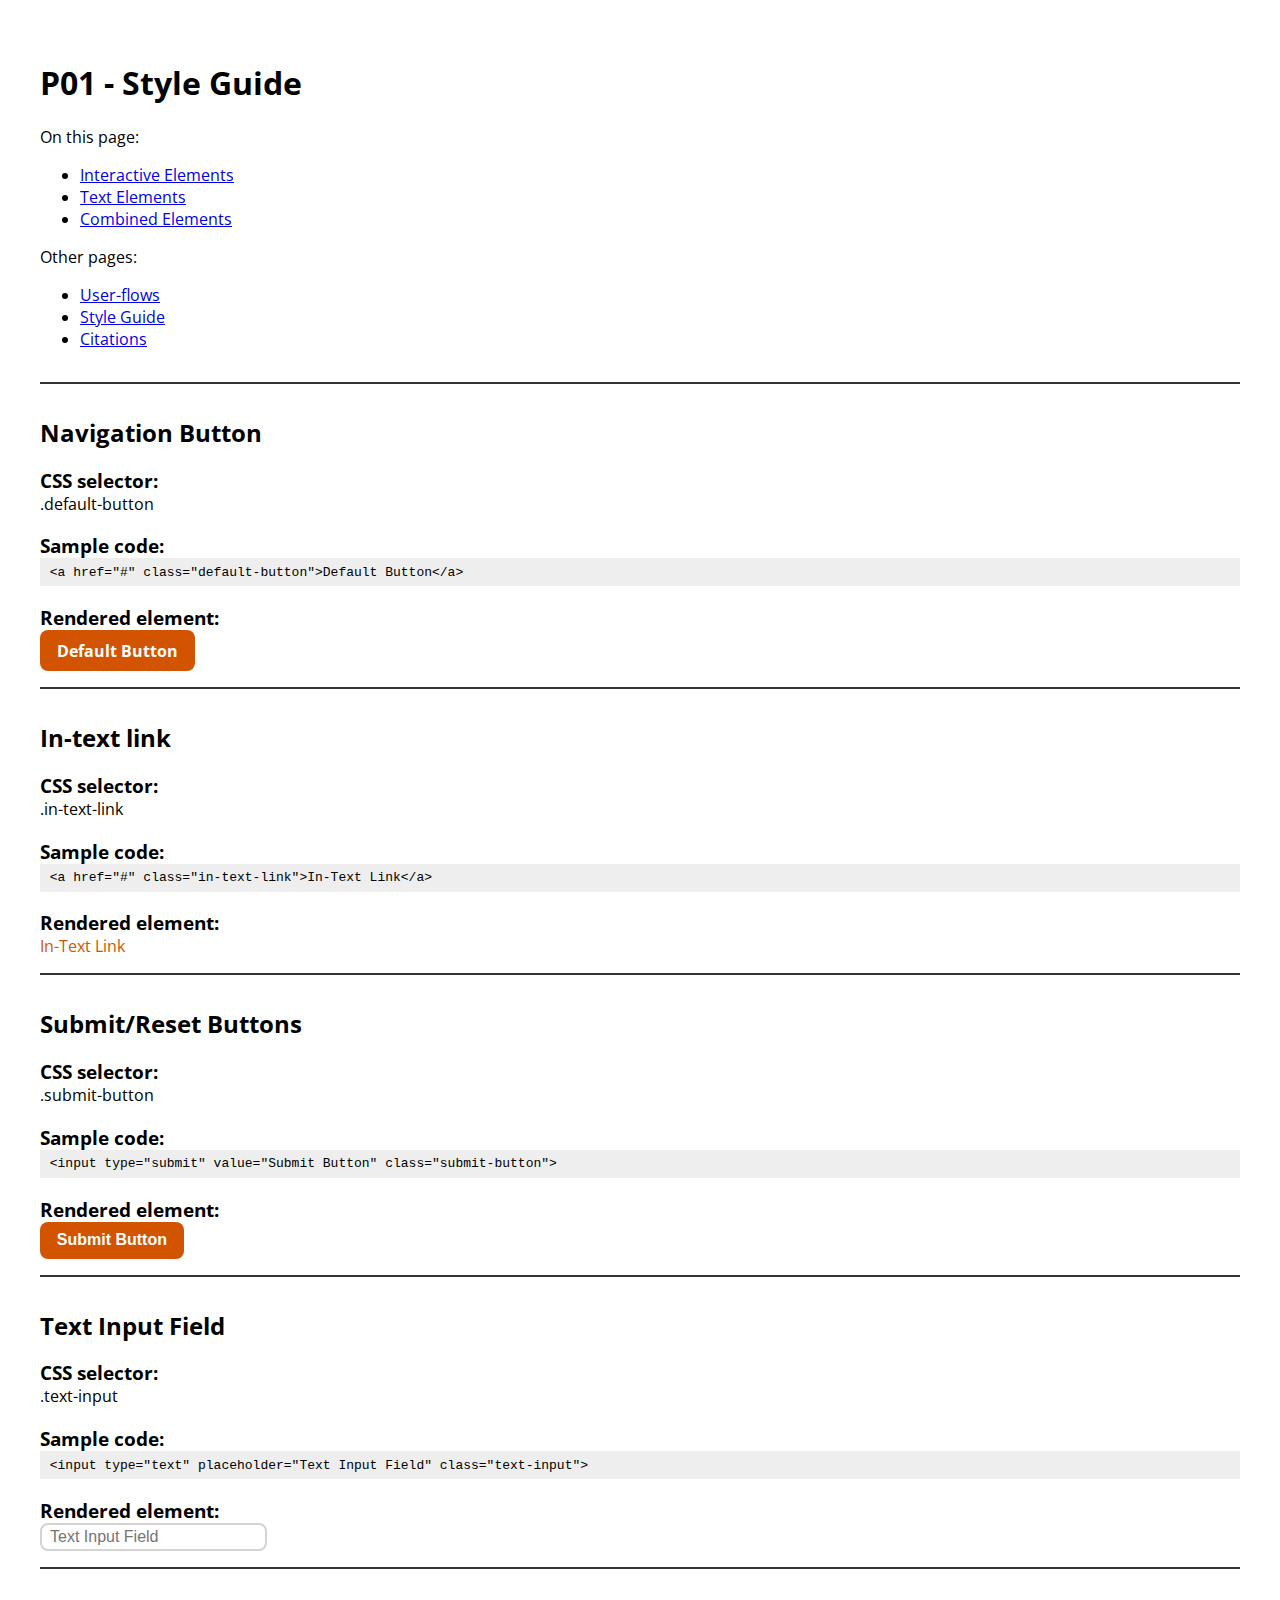
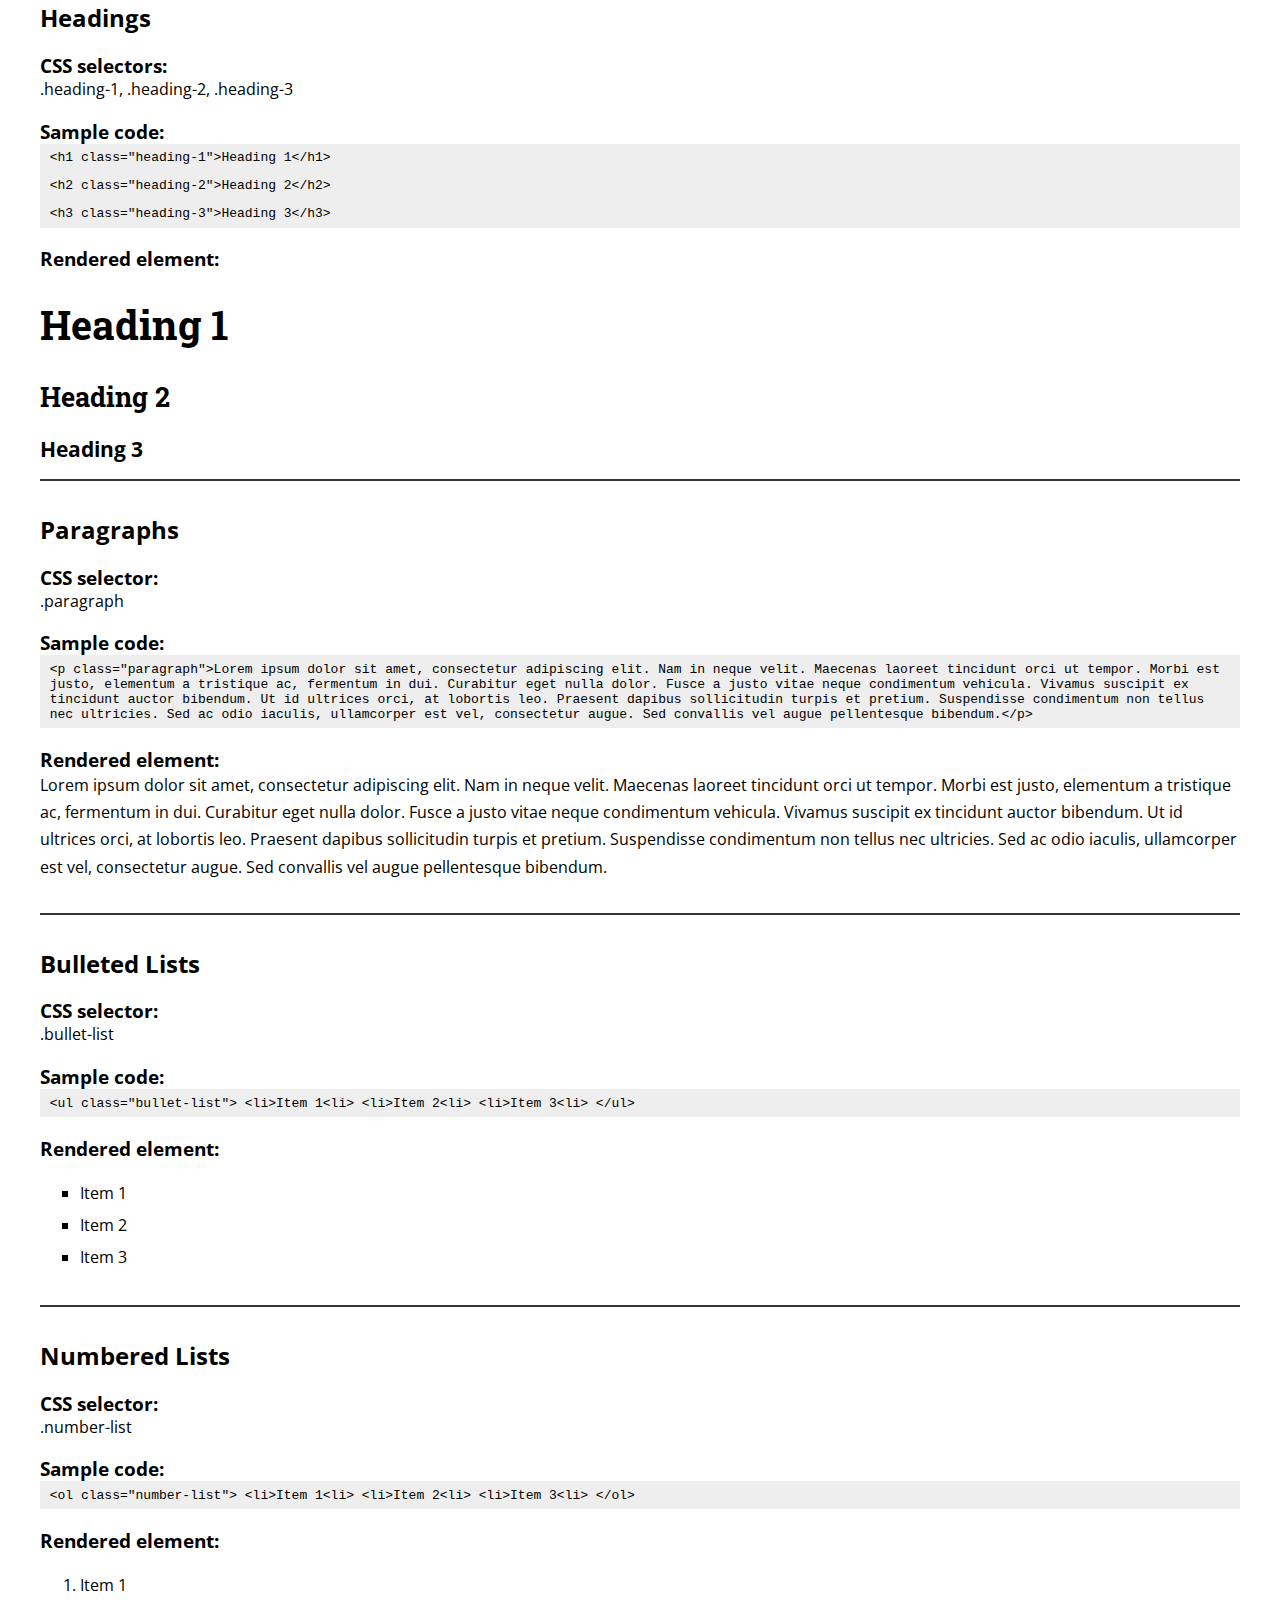
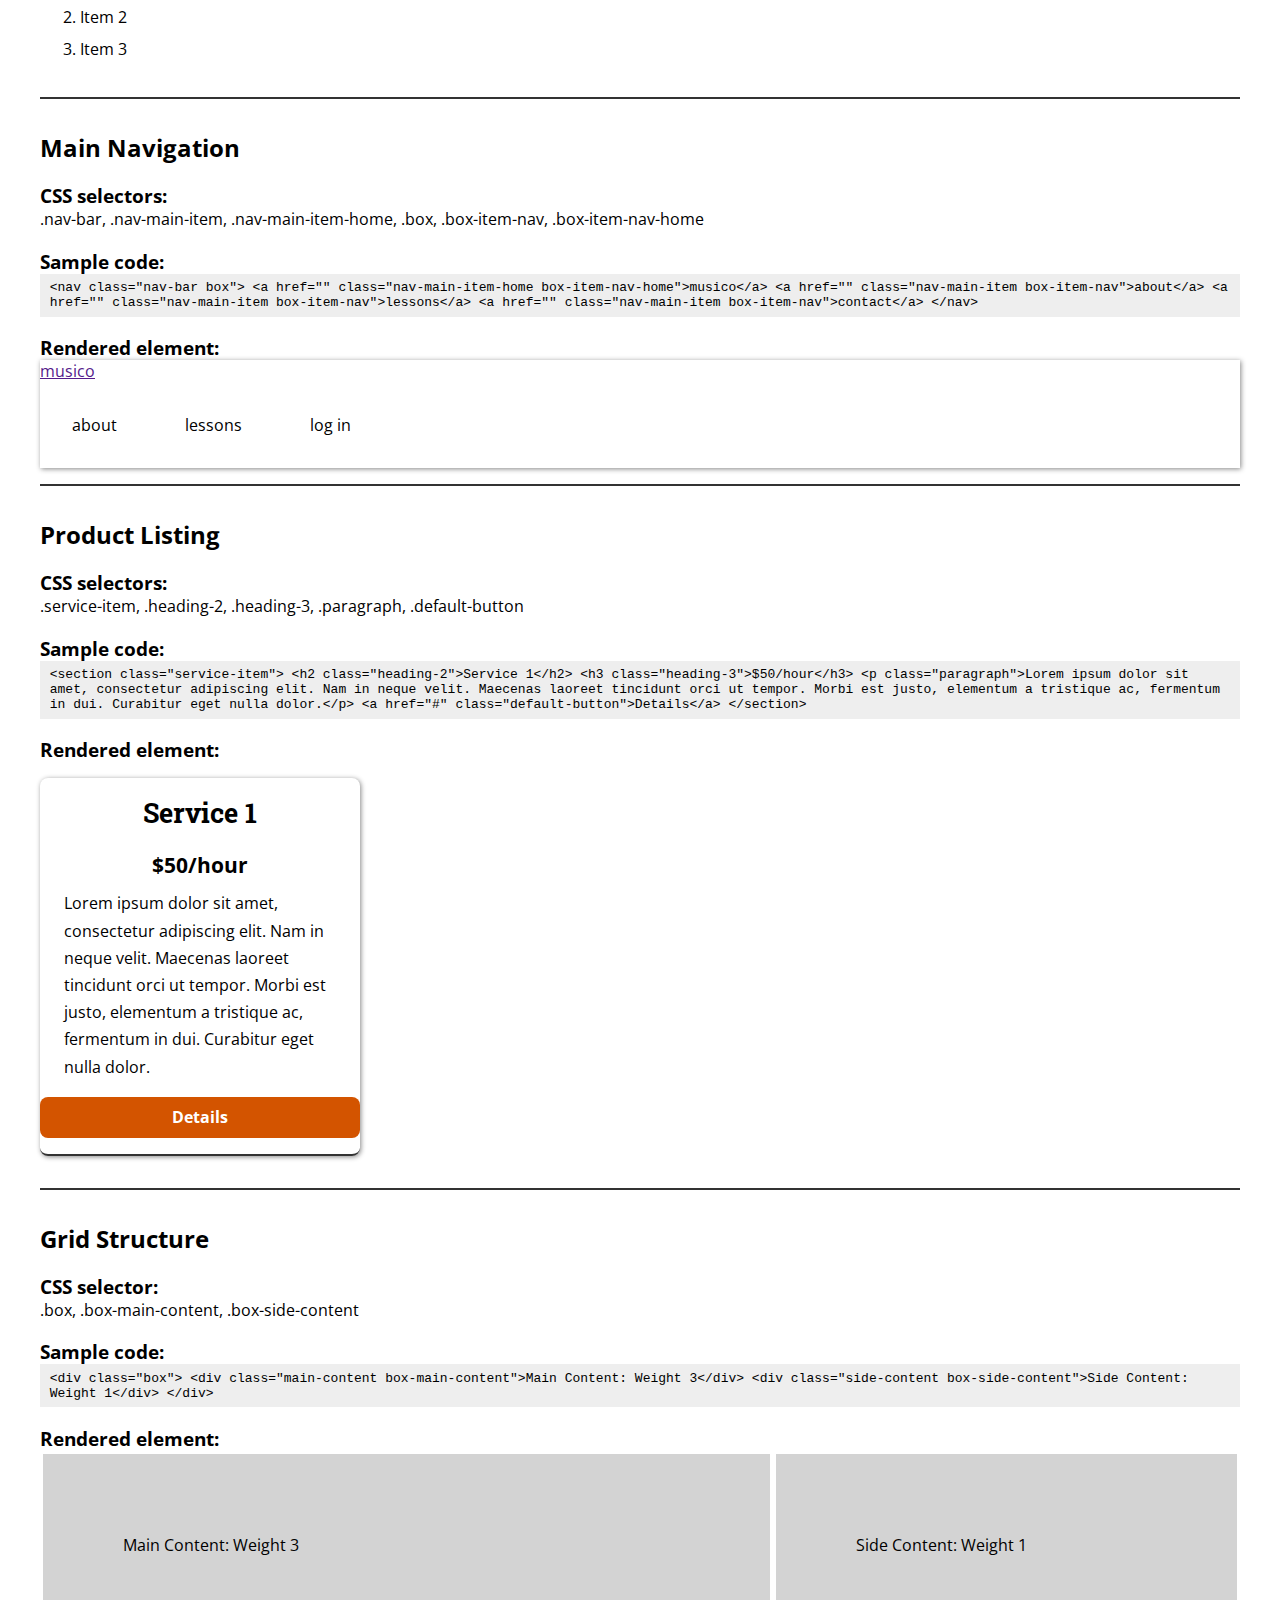
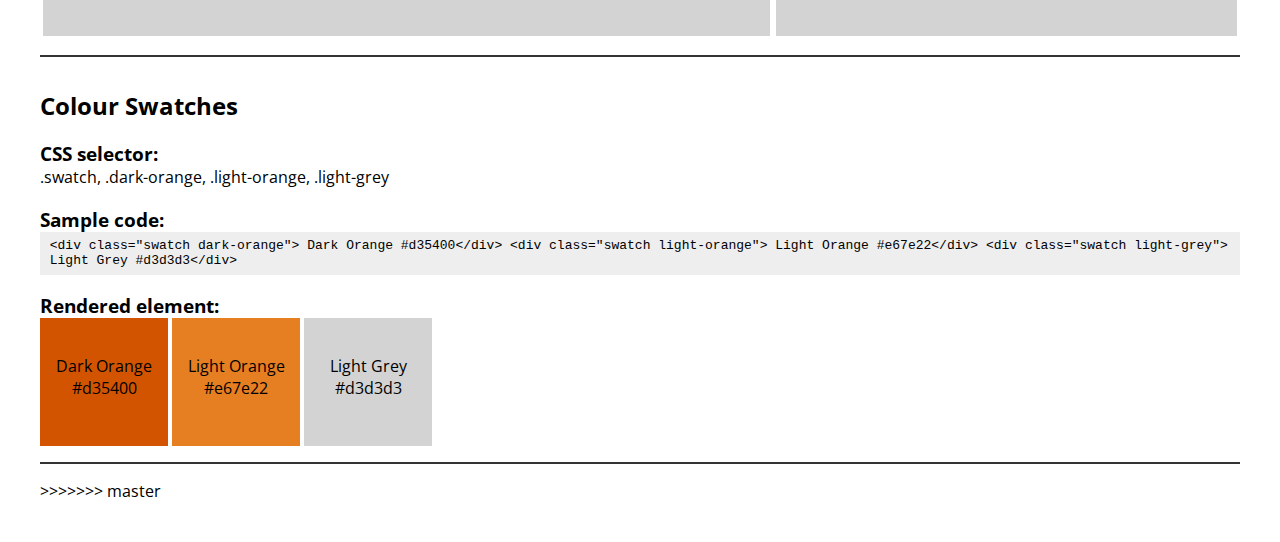
==== index.html @ 85acbc4f "Refomatted the nav markup" ====
<!DOCTYPE html>
<html lang="en">

  <head>

    <meta charset="utf-8">
    <title>P01 - Style Guide </title>

    <link href="css/main.css" rel="stylesheet">
    <link href="css/flexbox.css" rel="stylesheet">
    <link href="https://fonts.googleapis.com/css?family=Open+Sans" rel="stylesheet">
    <link href="https://fonts.googleapis.com/css?family=Roboto+Slab" rel="stylesheet">


  </head>

  <body>

    <h1>P01 - Style Guide </h1>

    <nav class="style-nav">

      <p>
        On this page:
      </p>
      <ul>
        <li>
          <a href="#interactive_elements">Interactive Elements</a>
        </li>
        <li>
          <a href="#text_elements">Text Elements</a>
        </li>
        <li>
          <a href="#combined_elements">Combined Elements</a>
        </li>
      </ul>

      <p>Other pages:</p>
      <ul>
        <li><a href="User_flows.html">User-flows</a>
        <li><a href="Style_guide.html">Style Guide</a>
        <li><a href="Citations.html">Citations</a>
      </ul>

    </nav>



    <!-- INTERACTIVE ELEMENTS SECTION // -->
    <section id="interactive_elements">

      <section>

        <h2>Navigation Button</h2>

        <h3>CSS selector:</h3>
        <p>.default-button</p>

        <h3>Sample code:</h3>
        <code>&lt;a href="#" class="default-button"&gt;Default Button&lt;/a&gt;</code>

        <h3>Rendered element:</h3>
        <a href="#" class="default-button" >Default Button</a>

      </section>

      <section>
        <h2>In-text link</h2>

        <h3>CSS selector:</h3>
        <p>.in-text-link</p>

        <h3>Sample code:</h3>
        <code>&lt;a href="#" class="in-text-link"&gt;In-Text Link&lt;/a&gt;</code>

        <h3>Rendered element:</h3>
        <a href="#" class="in-text-link" >In-Text Link</a>

      </section>

      <section>
        <h2>Submit/Reset Buttons</h2>

        <h3>CSS selector:</h3>
        <p>.submit-button</p>

        <h3>Sample code:</h3>
        <code>&lt;input type="submit" value="Submit Button" class="submit-button"&gt;</code>

        <h3>Rendered element:</h3>
        <input type="submit" value="Submit Button" class="submit-button">

      </section>

      <section>
        <h2>Text Input Field</h2>

        <h3>CSS selector:</h3>
        <p>.text-input</p>

        <h3>Sample code:</h3>
        <code>&lt;input type="text" placeholder="Text Input Field" class="text-input"&gt;</code>

        <h3>Rendered element:</h3>
        <input type="text" placeholder="Text Input Field" class="text-input">

      </section>

    </section>
    <!-- // INTERACTIVE ELEMENTS SECTION -->



    <!-- TEXT ELEMENTS SECTION // -->
    <section id="text_elements">

      <section>
        <h2>Headings</h2>

        <h3>CSS selectors:</h3>
        <p>.heading-1, .heading-2, .heading-3</p>

        <h3>Sample code:</h3>
        <code>&lt;h1 class="heading-1"&gt;Heading 1&lt;/h1&gt;</code>
        <code>&lt;h2 class="heading-2"&gt;Heading 2&lt;/h2&gt;</code>
        <code>&lt;h3 class="heading-3"&gt;Heading 3&lt;/h3&gt;</code>

        <h3>Rendered element:</h3>
        <h1 class="heading-1">Heading 1</h1>
        <h2 class="heading-2">Heading 2</h2>
        <h3 class="heading-3">Heading 3</h3>

      </section>

      <section>
        <h2>Paragraphs</h2>

        <h3>CSS selector:</h3>
        <p>.paragraph</p>

        <h3>Sample code:</h3>
        <code>&lt;p class="paragraph"&gt;Lorem ipsum dolor sit amet, consectetur adipiscing elit. Nam in neque velit. Maecenas laoreet tincidunt orci ut tempor. Morbi est justo, elementum a tristique ac, fermentum in dui. Curabitur eget nulla dolor. Fusce a justo vitae neque condimentum vehicula. Vivamus suscipit ex tincidunt auctor bibendum. Ut id ultrices orci, at lobortis leo. Praesent dapibus sollicitudin turpis et pretium. Suspendisse condimentum non tellus nec ultricies. Sed ac odio iaculis, ullamcorper est vel, consectetur augue. Sed convallis vel augue pellentesque bibendum.&lt;/p&gt;</code>

        <h3>Rendered element:</h3>
        <p class="paragraph">Lorem ipsum dolor sit amet, consectetur adipiscing elit. Nam in neque velit. Maecenas laoreet tincidunt orci ut tempor. Morbi est justo, elementum a tristique ac, fermentum in dui. Curabitur eget nulla dolor. Fusce a justo vitae neque condimentum vehicula. Vivamus suscipit ex tincidunt auctor bibendum. Ut id ultrices orci, at lobortis leo. Praesent dapibus sollicitudin turpis et pretium. Suspendisse condimentum non tellus nec ultricies. Sed ac odio iaculis, ullamcorper est vel, consectetur augue. Sed convallis vel augue pellentesque bibendum. </p>

      </section>

      <section>
        <h2>Bulleted Lists</h2>

        <h3>CSS selector:</h3>
        <p>.bullet-list</p>

        <h3>Sample code:</h3>
        <code>
          &lt;ul class="bullet-list"&gt;
            &lt;li&gt;Item 1&lt;li&gt;
            &lt;li&gt;Item 2&lt;li&gt;
            &lt;li&gt;Item 3&lt;li&gt;
          &lt;/ul&gt;
        </code>

        <h3>Rendered element:</h3>
        <ul class="bullet-list">
          <li>Item 1</li>
          <li>Item 2</li>
          <li>Item 3</li>
        </ul>

      </section>

      <section>
        <h2>Numbered Lists</h2>

        <h3>CSS selector:</h3>
        <p>.number-list</p>

        <h3>Sample code:</h3>
        <code>
          &lt;ol class="number-list"&gt;
            &lt;li&gt;Item 1&lt;li&gt;
            &lt;li&gt;Item 2&lt;li&gt;
            &lt;li&gt;Item 3&lt;li&gt;
          &lt;/ol&gt;
        </code>

        <h3>Rendered element:</h3>
        <ol class="number-list">
          <li>Item 1</li>
          <li>Item 2</li>
          <li>Item 3</li>
        </ol>

      </section>

    </section>
    <!-- // TEXT ELEMENTS SECTION -->



    <!-- COMBINED ELEMENTS SECTION // -->
    <section id="combined_elements">

      <section>
        <h2>Main Navigation</h2>

        <h3>CSS selectors:</h3>
        <p>.nav-bar, .nav-main-item, .nav-main-item-home, .box, .box-item-nav, .box-item-nav-home</p>

        <h3>Sample code:</h3>
        <code>
          &lt;nav class="nav-bar box"&gt;
            &lt;a href="" class="nav-main-item-home box-item-nav-home"&gt;musico&lt;/a&gt;
            &lt;a href="" class="nav-main-item box-item-nav"&gt;about&lt;/a&gt;
            &lt;a href="" class="nav-main-item box-item-nav"&gt;lessons&lt;/a&gt;
            &lt;a href="" class="nav-main-item box-item-nav"&gt;contact&lt;/a&gt;
          &lt;/nav&gt;
        </code>

        <h3>Rendered element:</h3>
        <nav class="nav-bar">
          <a href="" class="logo">musico</a>
          <div class="nav-link-group">
            <a href="" class="nav-main-item">about</a>
            <a href="" class="nav-main-item">lessons</a>
            <a href="" class="nav-main-item nav-emphasis">log in</a>
          </div>
        </nav>

      </section>

      <section>
        <h2>Product Listing</h2>

        <h3>CSS selectors: </h3>
        <p>.service-item, .heading-2, .heading-3, .paragraph, .default-button</p>

        <h3>Sample code:</h3>
        <code>
          &lt;section class="service-item"&gt;
            &lt;h2 class="heading-2"&gt;Service 1&lt;/h2&gt;
            &lt;h3 class="heading-3"&gt;$50/hour&lt;/h3&gt;
            &lt;p class="paragraph"&gt;Lorem ipsum dolor sit amet, consectetur adipiscing elit. Nam in neque velit. Maecenas laoreet tincidunt orci ut tempor. Morbi est justo, elementum a tristique ac, fermentum in dui. Curabitur eget nulla dolor.&lt;/p&gt;
            &lt;a href="#" class="default-button"&gt;Details&lt;/a&gt;
          &lt;/section&gt;
        </code>

        <h3>Rendered element:</h3>
        <section class="service-item">
          <h2 class="heading-2">Service 1</h2>
          <h3 class="heading-3">$50/hour</h3>
          <p class="paragraph">Lorem ipsum dolor sit amet, consectetur adipiscing elit. Nam in neque velit. Maecenas laoreet tincidunt orci ut tempor. Morbi est justo, elementum a tristique ac, fermentum in dui. Curabitur eget nulla dolor.</p>
          <a href="#" class="default-button">Details</a>
        </section>
      </section>

    </section>

    <section>
      <h2>Grid Structure</h2>

      <h3>CSS selector: </h3>
      <p>.box, .box-main-content, .box-side-content </p>

      <h3>Sample code: </h3>
      <code>
        &lt;div class="box"&gt;
          &lt;div class="main-content box-main-content">Main Content: Weight 3&lt;/div&gt;
          &lt;div class="side-content box-side-content">Side Content: Weight 1&lt;/div&gt;
        &lt;/div&gt;
      </code>

      <h3>Rendered element:</h3>
        <div class="box">
          <div class="main-content box-main-content">Main Content: Weight 3</div>
          <div class="side-content box-side-content">Side Content: Weight 1</div>
        </div>
    </section>

    <section>
      <h2>Colour Swatches</h2>

      <h3>CSS selector: </h3>
      <p>.swatch, .dark-orange, .light-orange, .light-grey </p>

      <h3>Sample code: </h3>
      <code>
        &lt;div class="swatch dark-orange"&gt; Dark Orange #d35400&lt;/div&gt;
        &lt;div class="swatch light-orange"&gt; Light Orange #e67e22&lt;/div&gt;
        &lt;div class="swatch light-grey"&gt; Light Grey #d3d3d3&lt;/div&gt;
      </code>

      <h3>Rendered element: </h3>
        <div class="swatch dark-orange"> Dark Orange #d35400</div>
        <div class="swatch light-orange"> Light Orange #e67e22</div>
        <div class="swatch light-grey"> Light Grey #d3d3d3</div>
    </section>
    <!-- // COMBINED ELEMENTS SECTION -->
>>>>>>> master
  </body>
</html>
---- css/main.css ----
/*
  STYLE GUIDE STYLING
  Default styling for the style guide
*/
body {
  font-family: 'Open Sans', sans-serif;
  padding: 2rem;
}

section:not([id]) {
  margin: 1em 0;
  padding: 1em 0;
  border-bottom: 0.15em solid #333;
}

section h2 {
  margin-top: 0;
  margin-bottom: 0.5em;
}

section h3 {
  margin-bottom: 0;
}

section p {
  margin-top: 0;
}

.style-nav {
  margin-bottom: 1em;
  padding-bottom: 1em;
  border-bottom: 0.15em solid #333;
}

nav a:hover, nav a:focus {
  text-decoration: none;
}

section code {
  background-color: #EEE;
  padding: 0.5em 0.75em;
  display: block;
}

ul.citations {
  margin-left: 0.25em;
  padding-left: 0.25em;
}

ul.citations li {
  list-style-type: none;
  margin-left: 0;
  padding-left: 0;
  padding-bottom: 1em;
}

ul.citations li strong {
  font-weight: normal;
  font-style: italic;
}

cite {
  font-style: normal;
}


/*
  INTERACTIVE ELEMENTS -------------------
*/

/* Styling for the navigation button */
.default-button {
  font-weight: bold;
  font-size: 1rem;
  display: inline-block;
  padding: 0.6em 1.05em;
  color: #FFF;
  background-color: #d35400;
  border-radius: .5em;
  text-decoration: none;
  -webkit-transition: background-color 0.2s ease-out;
  transition: background-color 0.2s ease-out;
}

.default-button:active, .default-button:hover, .default-button:focus {
  background-color: #e67e22;
}

.in-text-link {
  color: #d35400;
  text-decoration: none;
}

.in-text-link:active, .in-text-link:hover, .in-text-link:focus {
  text-decoration: underline;
}

.submit-button {
  font-weight: bold;
  font-size: 1rem;
  display: inline-block;
  padding: 0.6em 1.05em;
  color: #FFF;
  background-color: #d35400;
  border-radius: .5em;
  border: none;
  text-decoration: none;
  -webkit-transition: background-color 0.2s ease-out;
  transition: background-color 0.2s ease-out;
}

.submit-button:active, .submit-button.hover, .submit-button:focus {
  background-color: #e67e22;
}

.text-input {
  font-size: 1rem;
  padding: 0.2em 0.5em;
  border-radius: .5em;
  border-style: solid;
  border-color: #d3d3d3;
}

/*
  TEXT ELEMENTS -------------------
*/
.heading-1, .heading-2, .nav-main-item-home {
  font-family: 'Roboto Slab', serif;
}
.heading-1 {
  font-size: 2.5rem;
}

.heading-2 {
  font-size: 1.7rem;
}

.heading-3 {
  font-size: 1.3rem;
}

.paragraph {
  line-height: 1.7rem;
}

.bullet-list {
  list-style-type: square;
  line-height: 2rem;
}

.number-list {
  line-height: 2rem;
}

/*
  COMBINED ELEMENTS -------------------
*/

.nav-bar {
  box-shadow: 1px 1px 5px #888888;
}

.nav-main-item {
  display: inline-block;
  color: black;
  font-size: 1rem;
  padding: 2rem;
  text-decoration: none;
  text-align: right;
  -webkit-transition: color 0.2s ease-out;
  transition: color 0.2s ease-out;
}

.nav-main-item-home {
  display: inline-block;
  color: black;
  font-size: 2rem;
  font-weight: bold;
  padding: 1rem;
  text-decoration: none;
  text-align: right;
  text-align: left;
}

.nav-main-item:active, .nav-main-item:hover, .nav-main-item:focus {
	color: grey;
}

.service-item {
  display: inline-block;
  width:20rem;
  border-radius: .5rem;
  box-shadow: 1px 1px 5px #888888;
}

.service-item a, .service-item h2, .service-item h3{
  width: 100%;
  text-align: center;
}

.service-item p {
  padding-top: .7rem;
  padding-left: 1.5rem;
  padding-right: 1.5rem;
}

.main-content {
  display: inline-block;
  background-color: #d3d3d3;
  padding: 5rem;
  border-style: solid;
  border-color: white;
}

.side-content {
  display: inline-block;
  background-color: #d3d3d3;
  padding: 5rem;
  border-style: solid;
  border-color: white;
}

.swatch {
  display: inline-block;
  width: 8rem;
  height: 8rem;
  text-align: center;
  padding-top: 2.3rem;
}

.dark-orange {
  background: #d35400;
}

.light-orange {
  background: #e67e22;
}

.light-grey {
  background: #d3d3d3;
}
---- css/flexbox.css ----
*, *::after, *::before {
  box-sizing: border-box;
}

.box {
  display: -ms-flex;
  display: flex;

  -ms-flex-wrap: wrap;
  flex-wrap: wrap;
}

.box-item-nav {
  -ms-flex-grow: 1;
  flex-grow: 1;
}

.box-item-nav-home {
  -ms-flex-grow: 10;
  flex-grow: 10;
}

.box-main-content {
  -ms-flex-grow: 3;
  flex-grow: 3;
}

.box-side-content {
  -ms-flex-grow: 1;
  flex-grow: 1;
}
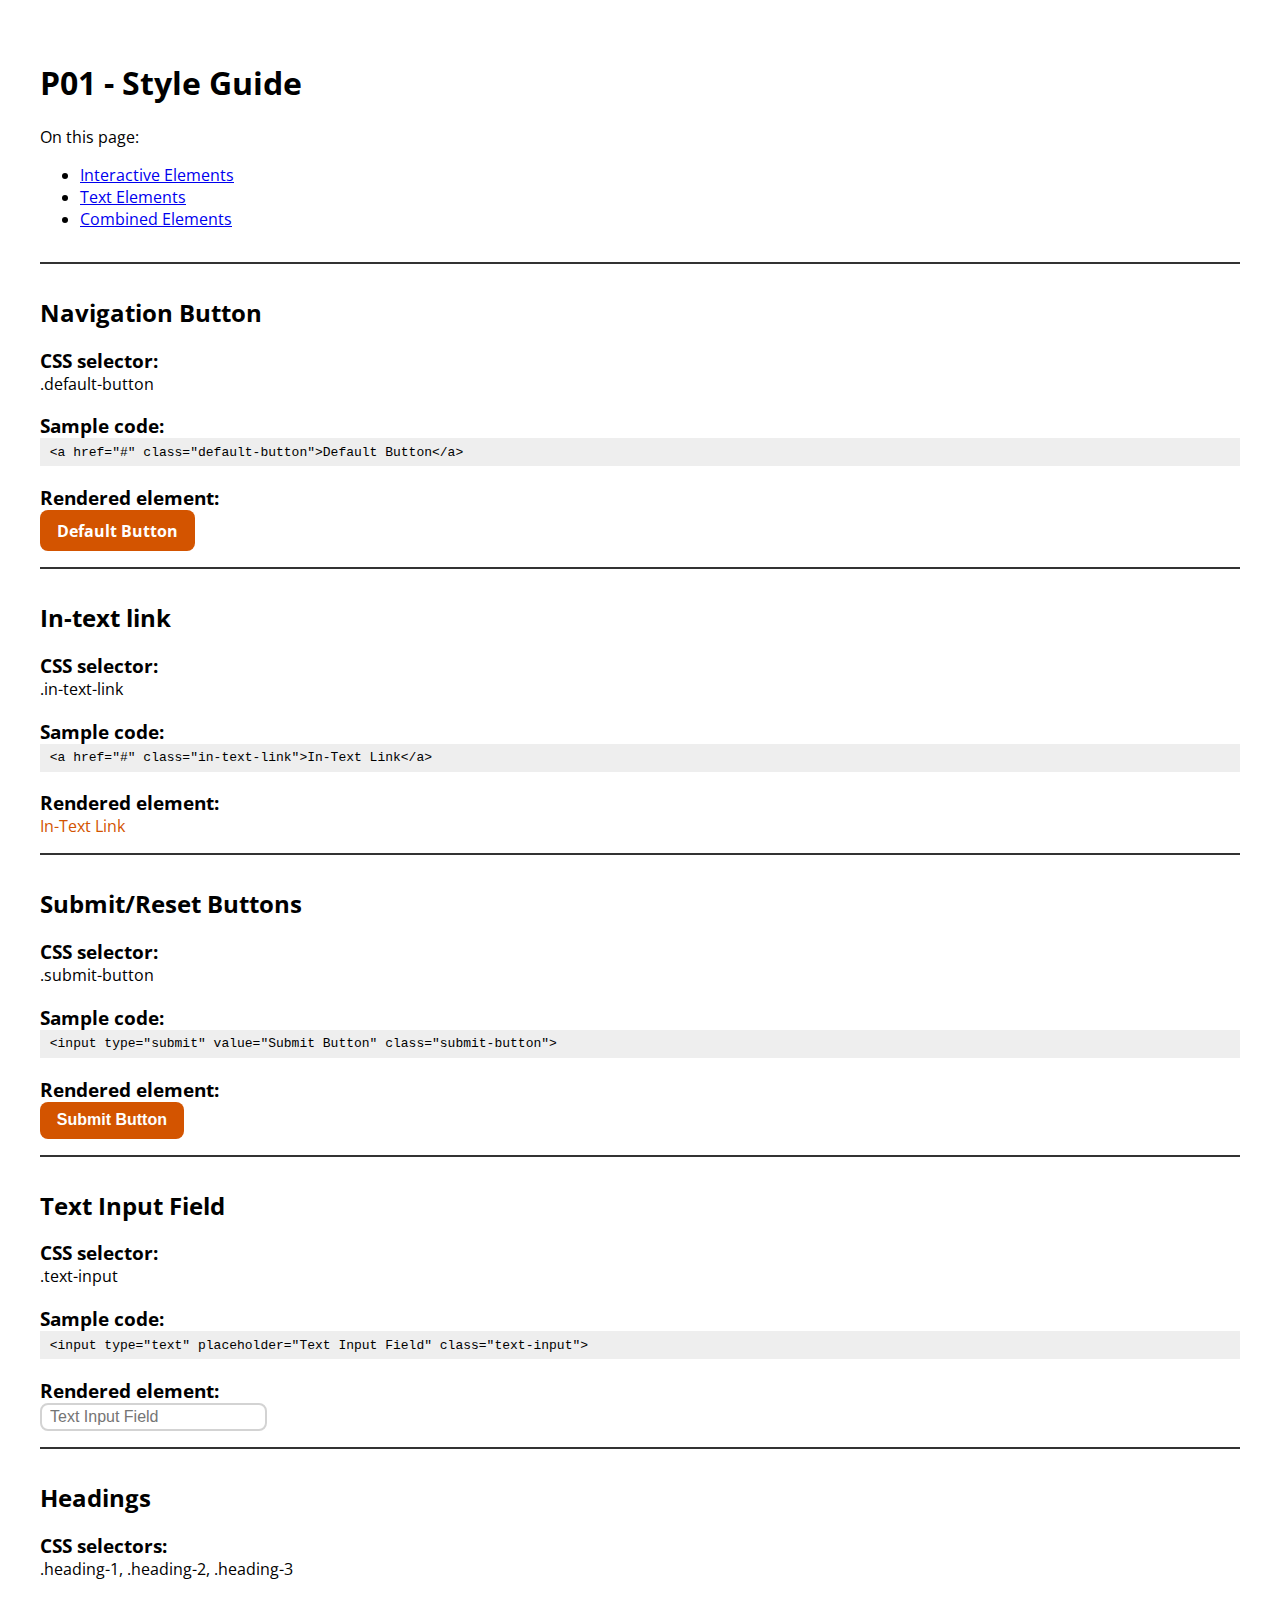
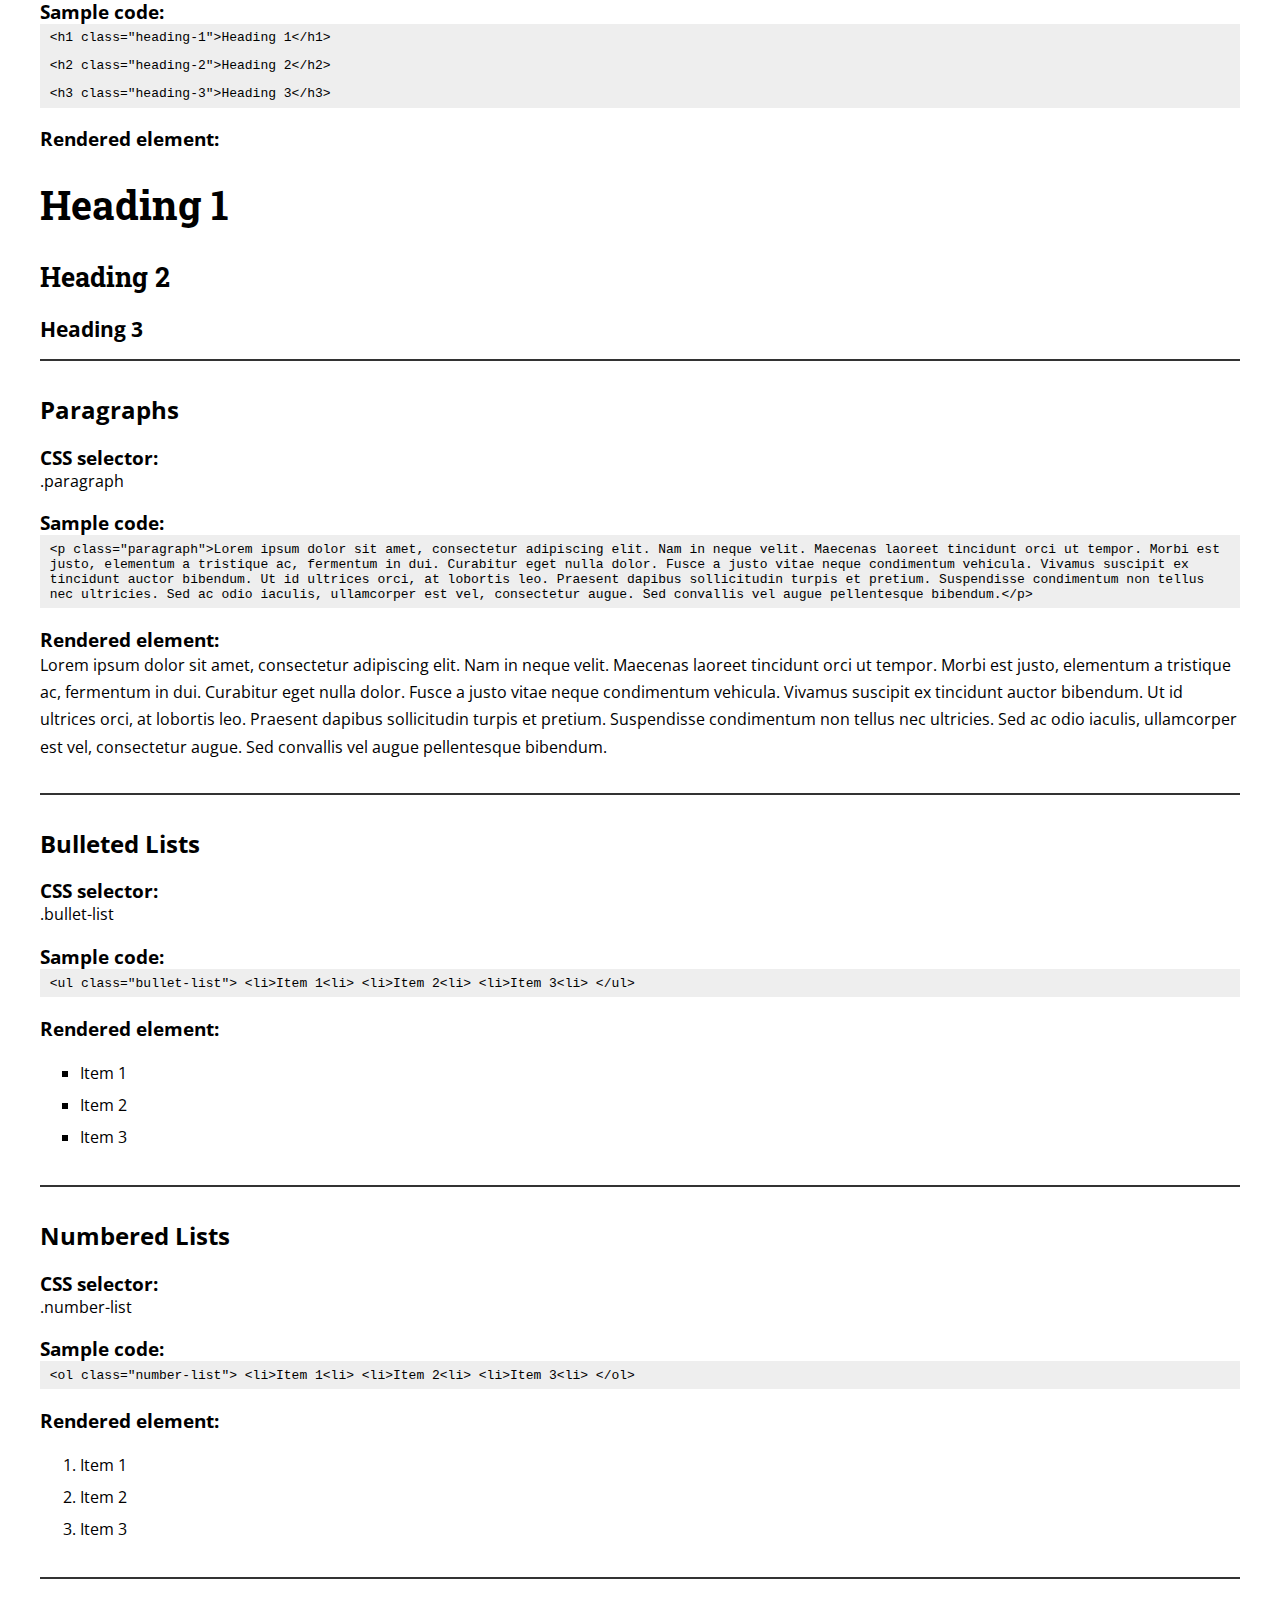
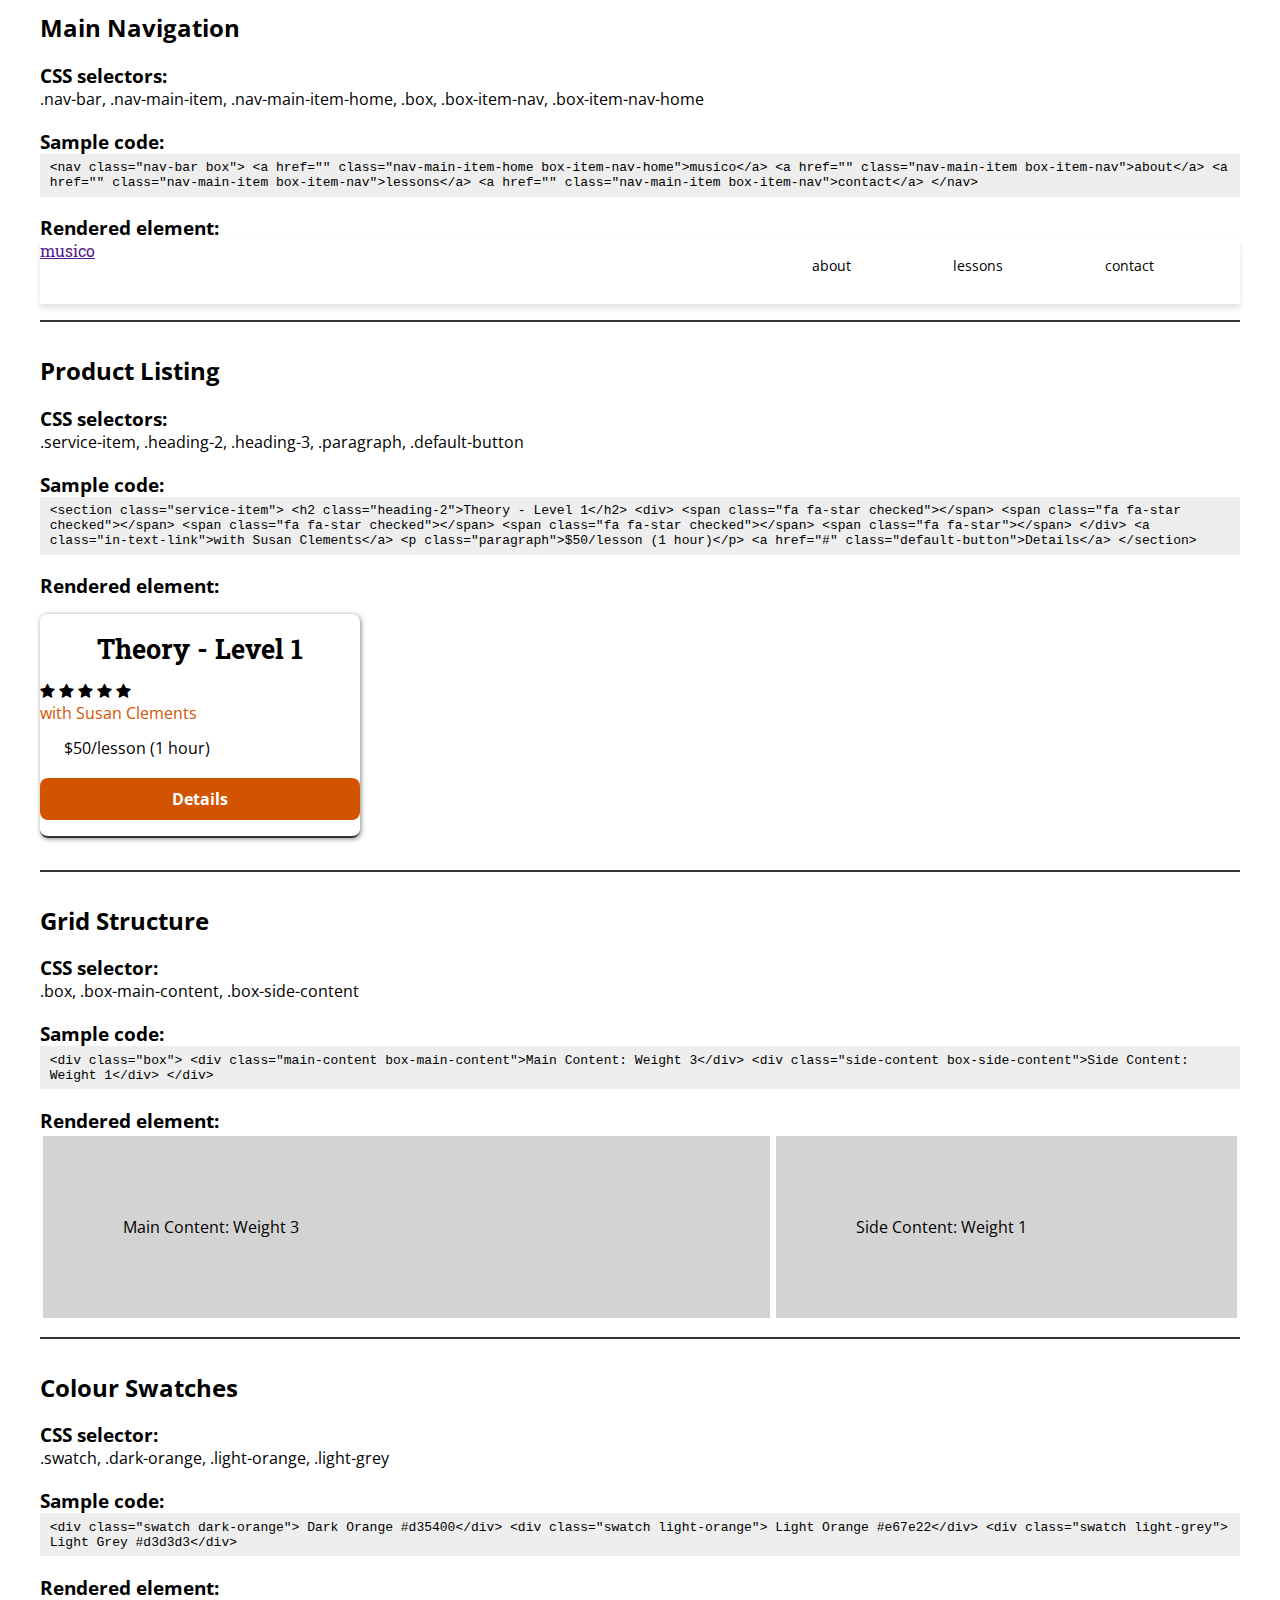
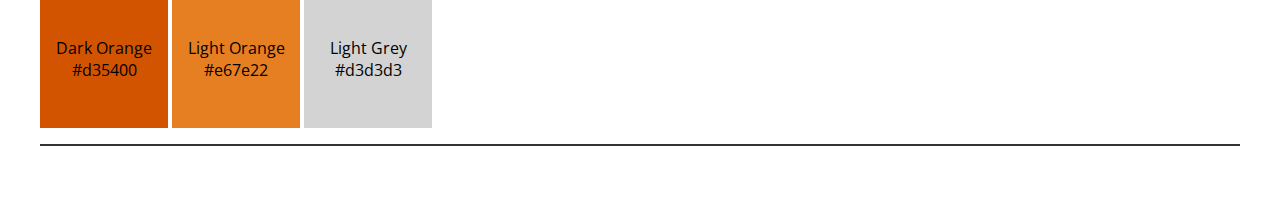
==== commit 0d4a3417: "Reformatted product listing markup" ====
--- a/index.html
+++ b/index.html
@@ -10,6 +10,8 @@
     <link href="css/flexbox.css" rel="stylesheet">
     <link href="https://fonts.googleapis.com/css?family=Open+Sans" rel="stylesheet">
     <link href="https://fonts.googleapis.com/css?family=Roboto+Slab" rel="stylesheet">
+
+    <link rel="stylesheet" href="https://cdnjs.cloudflare.com/ajax/libs/font-awesome/4.7.0/css/font-awesome.min.css">
 
 
   </head>
@@ -35,13 +37,6 @@
         </li>
       </ul>
 
-      <p>Other pages:</p>
-      <ul>
-        <li><a href="User_flows.html">User-flows</a>
-        <li><a href="Style_guide.html">Style Guide</a>
-        <li><a href="Citations.html">Citations</a>
-      </ul>
-
     </nav>
 
 
@@ -219,13 +214,11 @@
         </code>
 
         <h3>Rendered element:</h3>
-        <nav class="nav-bar">
-          <a href="" class="logo">musico</a>
-          <div class="nav-link-group">
-            <a href="" class="nav-main-item">about</a>
-            <a href="" class="nav-main-item">lessons</a>
-            <a href="" class="nav-main-item nav-emphasis">log in</a>
-          </div>
+        <nav class="nav-bar box">
+          <a href="" class="nav-main-item-home box-item-nav-home">musico</a>
+          <a href="" class="nav-main-item box-item-nav">about</a>
+          <a href="" class="nav-main-item box-item-nav">lessons</a>
+          <a href="" class="nav-main-item box-item-nav">contact</a>
         </nav>
 
       </section>
@@ -239,18 +232,32 @@
         <h3>Sample code:</h3>
         <code>
           &lt;section class="service-item"&gt;
-            &lt;h2 class="heading-2"&gt;Service 1&lt;/h2&gt;
-            &lt;h3 class="heading-3"&gt;$50/hour&lt;/h3&gt;
-            &lt;p class="paragraph"&gt;Lorem ipsum dolor sit amet, consectetur adipiscing elit. Nam in neque velit. Maecenas laoreet tincidunt orci ut tempor. Morbi est justo, elementum a tristique ac, fermentum in dui. Curabitur eget nulla dolor.&lt;/p&gt;
+            &lt;h2 class="heading-2"&gt;Theory - Level 1&lt;/h2&gt;
+            &lt;div&gt;
+              &lt;span class="fa fa-star checked"&gt;&lt;/span&gt;
+              &lt;span class="fa fa-star checked"&gt;&lt;/span&gt;
+              &lt;span class="fa fa-star checked"&gt;&lt;/span&gt;
+              &lt;span class="fa fa-star checked"&gt;&lt;/span&gt;
+              &lt;span class="fa fa-star"&gt;&lt;/span&gt;
+            &lt;/div&gt;
+            &lt;a class="in-text-link"&gt;with Susan Clements&lt;/a&gt;
+            &lt;p class="paragraph"&gt;$50/lesson (1 hour)&lt;/p&gt;
             &lt;a href="#" class="default-button"&gt;Details&lt;/a&gt;
           &lt;/section&gt;
         </code>
 
         <h3>Rendered element:</h3>
         <section class="service-item">
-          <h2 class="heading-2">Service 1</h2>
-          <h3 class="heading-3">$50/hour</h3>
-          <p class="paragraph">Lorem ipsum dolor sit amet, consectetur adipiscing elit. Nam in neque velit. Maecenas laoreet tincidunt orci ut tempor. Morbi est justo, elementum a tristique ac, fermentum in dui. Curabitur eget nulla dolor.</p>
+          <h2 class="heading-2">Theory - Level 1</h2>
+          <div>
+            <span class="fa fa-star checked"></span>
+            <span class="fa fa-star checked"></span>
+            <span class="fa fa-star checked"></span>
+            <span class="fa fa-star checked"></span>
+            <span class="fa fa-star"></span>
+          </div>
+          <a class="in-text-link">with Susan Clements</a>
+          <p class="paragraph">$50/lesson (1 hour)</p>
           <a href="#" class="default-button">Details</a>
         </section>
       </section>
@@ -296,7 +303,6 @@
         <div class="swatch light-orange"> Light Orange #e67e22</div>
         <div class="swatch light-grey"> Light Grey #d3d3d3</div>
     </section>
-    <!-- // COMBINED ELEMENTS SECTION -->
->>>>>>> master
+    <!-- // COMBINED ELEMENTS SECTION -->
   </body>
 </html>
--- a/css/main.css
+++ b/css/main.css
@@ -157,33 +157,67 @@
 */
 
 .nav-bar {
-  box-shadow: 1px 1px 5px #888888;
+  box-shadow: 0px 4px 6px #e1e2e3;
+  width: 100%;
+  height: 4rem;
+  background: #ffffff;
+}
+
+.nav-link-group {
+  float: right;
+    padding-right: 2rem;
+    line-height: 4rem;
+}
+
+.logo {
+  color: black;
+  font-size: 1.5rem;
+  font-family: 'Roboto Slab', serif;
+  font-weight: bold;
+  text-decoration: none;
+  padding-left: 2rem;
+  line-height: 3.7rem;
 }
 
 .nav-main-item {
-  display: inline-block;
+  box-sizing: border-box;
   color: black;
-  font-size: 1rem;
-  padding: 2rem;
-  text-decoration: none;
-  text-align: right;
+  font-size: 0.9rem;
+  text-decoration: none;
   -webkit-transition: color 0.2s ease-out;
   transition: color 0.2s ease-out;
-}
-
-.nav-main-item-home {
-  display: inline-block;
-  color: black;
-  font-size: 2rem;
-  font-weight: bold;
   padding: 1rem;
-  text-decoration: none;
-  text-align: right;
-  text-align: left;
+}
+
+.nav-emphasis {
+  font-weight: 800;
 }
 
 .nav-main-item:active, .nav-main-item:hover, .nav-main-item:focus {
-	color: grey;
+	color: #d35400;
+}
+
+@media screen and (max-width: 500px){
+  .logo{
+    display: block;
+    padding: 0;
+    text-align: center;
+  }
+  .nav-main-item {
+    display: block;
+    background-color: #ffffff;
+    height: 2rem;
+    padding: 0;
+    line-height: normal;
+  }
+  .nav-link-group {
+    width: 100%;
+    text-align: center;
+    padding-right: 0;
+    padding-bottom: 1rem;
+    padding-top: 1rem;
+    box-shadow: 0px 4px 6px #e1e2e3;
+  }
 }
 
 .service-item {
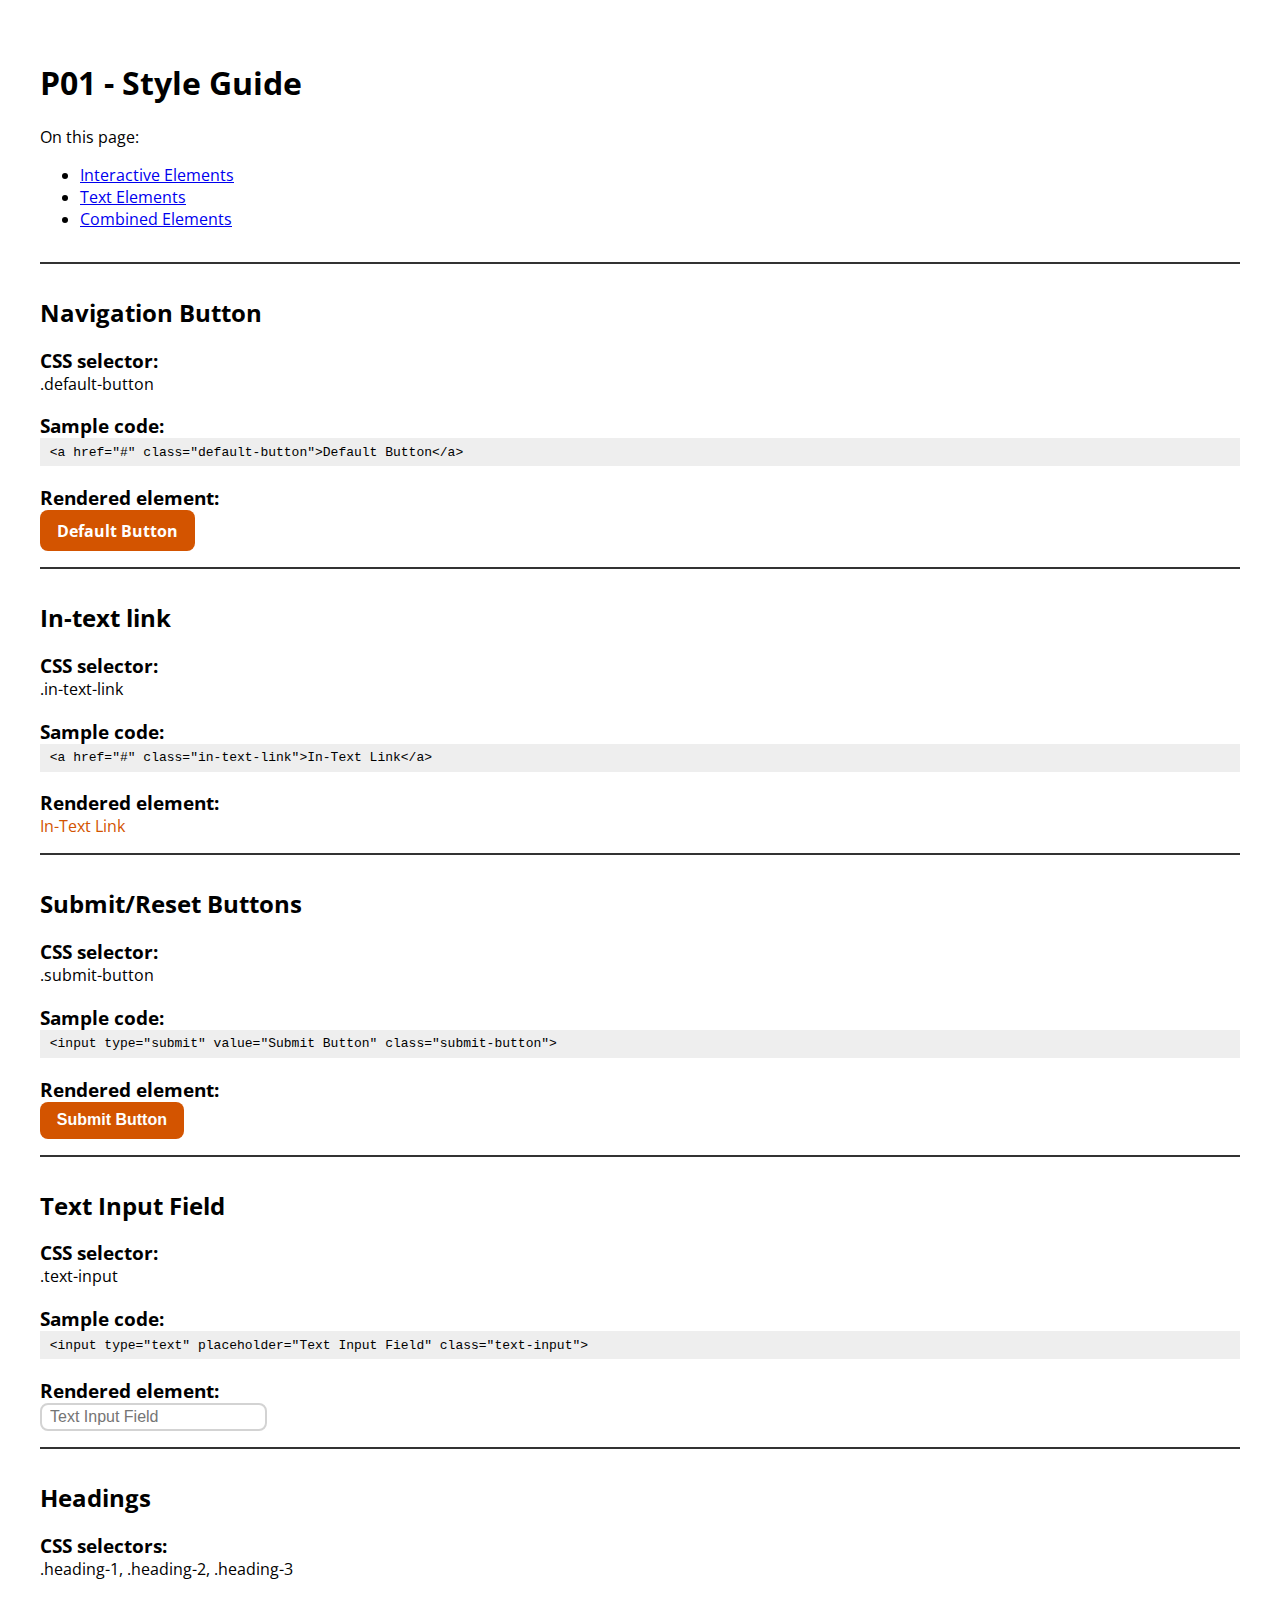
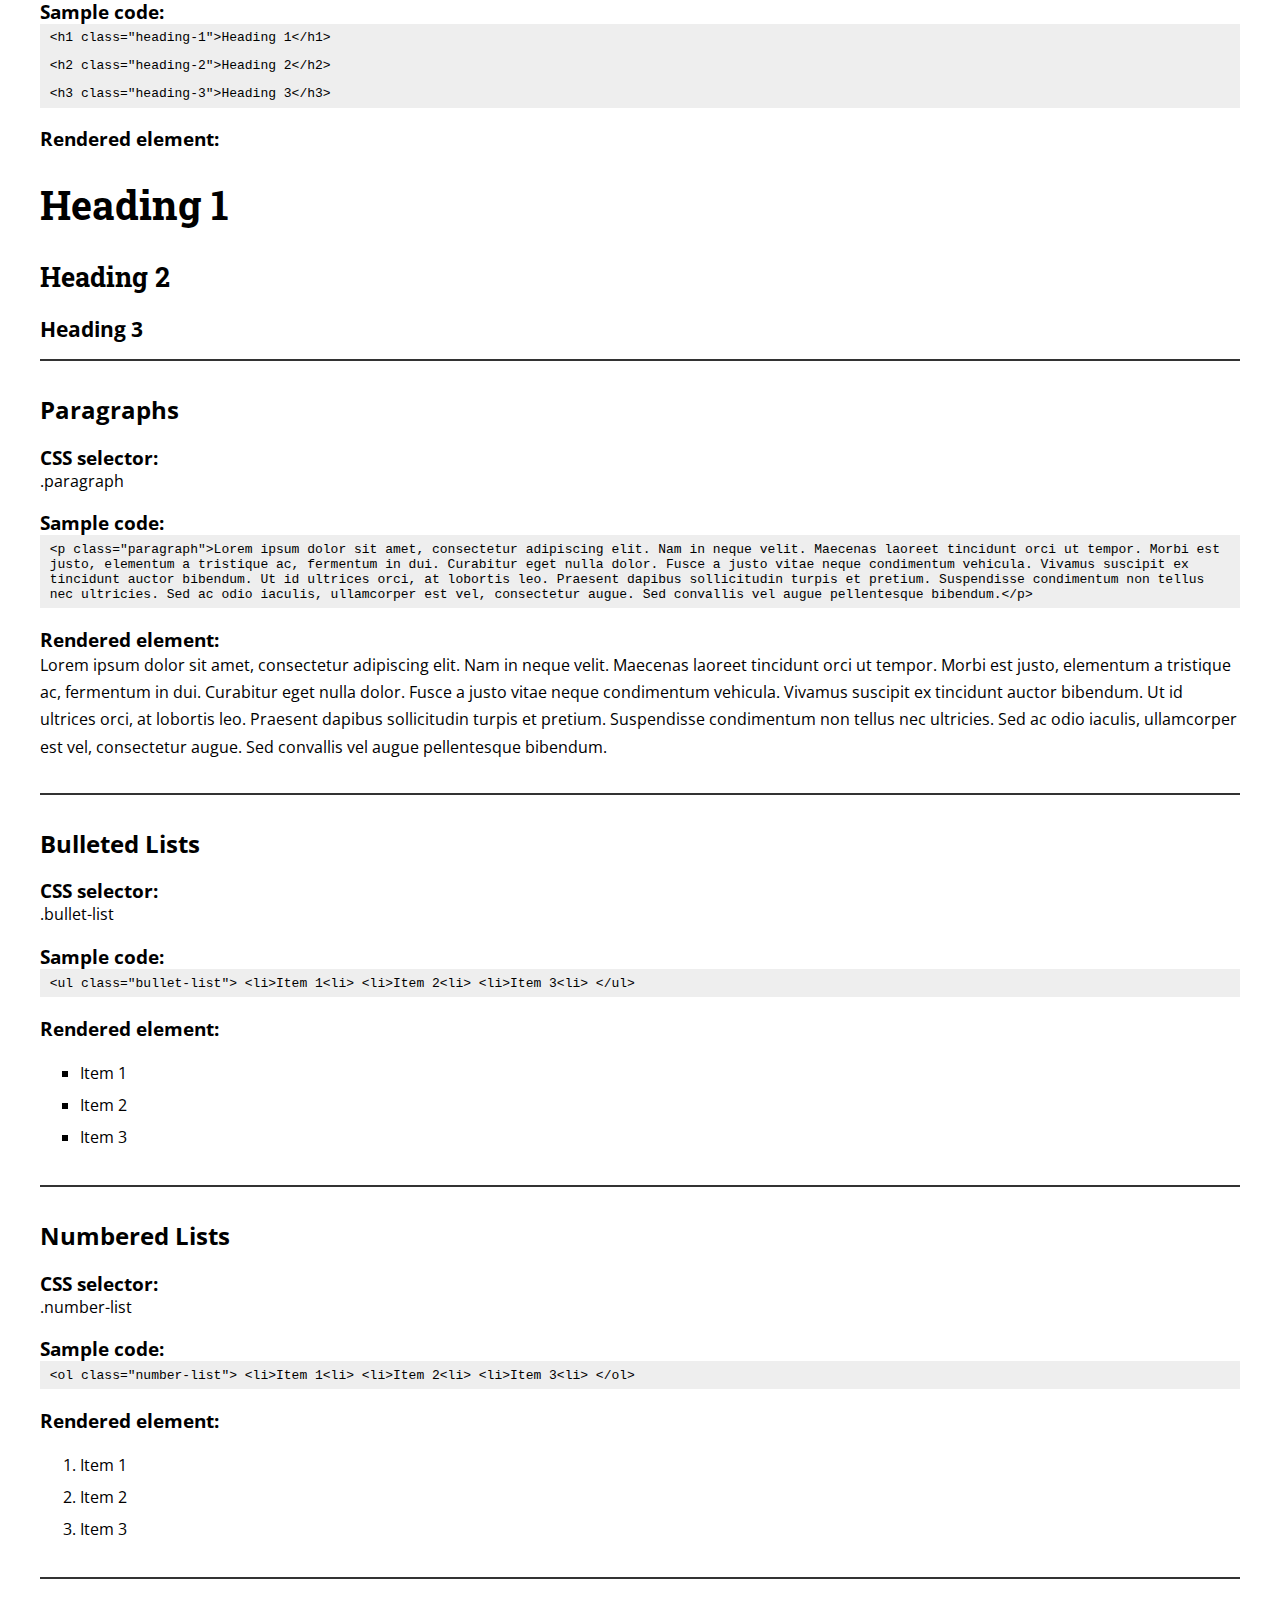
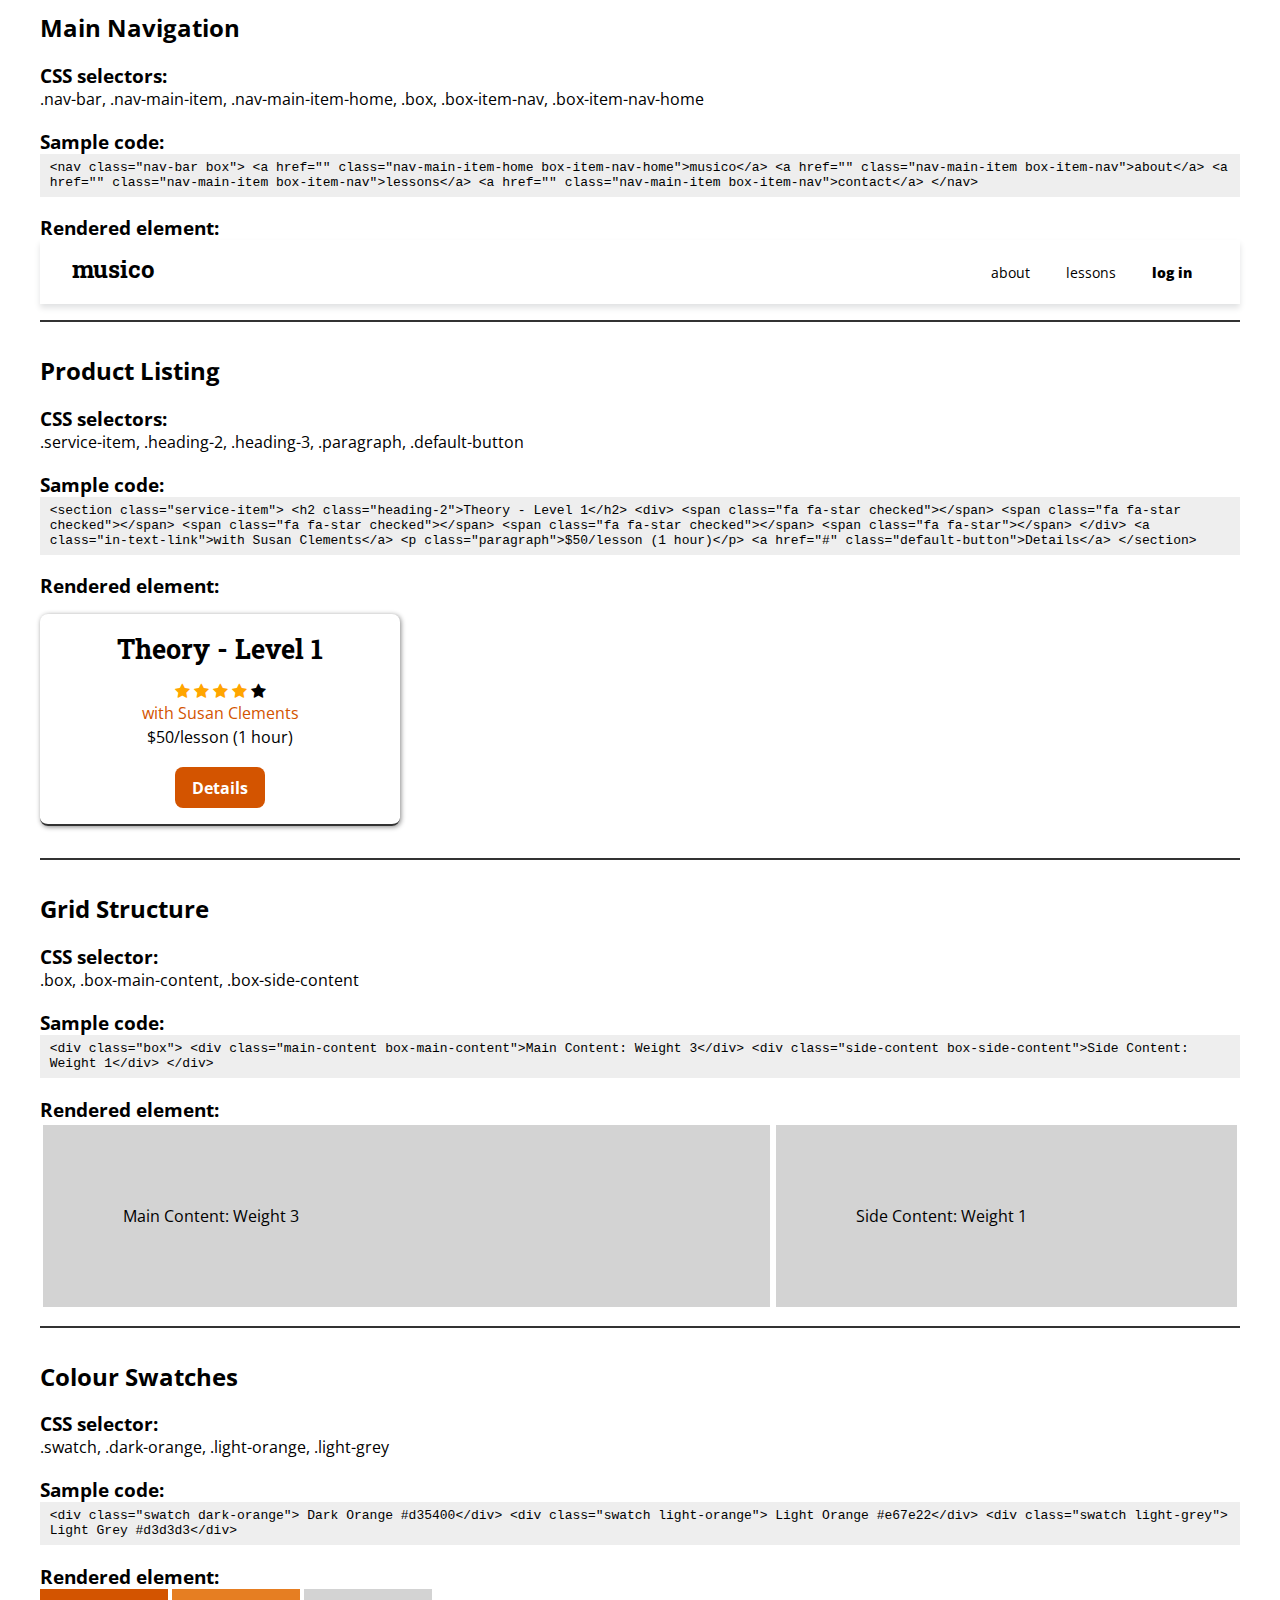
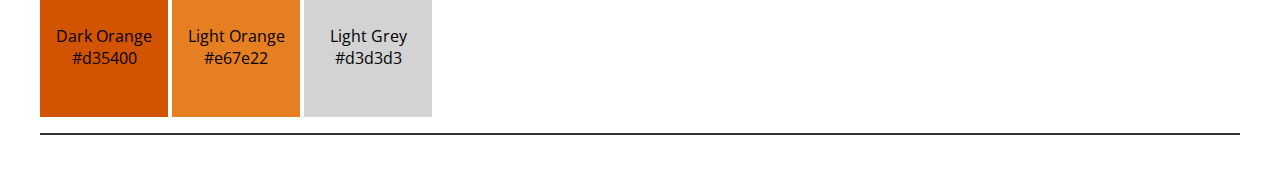
==== commit 84f9390b: "Merge remote-tracking branch 'origin/master'" ====
--- a/index.html
+++ b/index.html
@@ -214,11 +214,13 @@
         </code>
 
         <h3>Rendered element:</h3>
-        <nav class="nav-bar box">
-          <a href="" class="nav-main-item-home box-item-nav-home">musico</a>
-          <a href="" class="nav-main-item box-item-nav">about</a>
-          <a href="" class="nav-main-item box-item-nav">lessons</a>
-          <a href="" class="nav-main-item box-item-nav">contact</a>
+        <nav class="nav-bar">
+          <a href="" class="logo">musico</a>
+          <div class="nav-link-group">
+            <a href="" class="nav-main-item">about</a>
+            <a href="" class="nav-main-item">lessons</a>
+            <a href="" class="nav-main-item nav-emphasis">log in</a>
+          </div>
         </nav>
 
       </section>
--- a/css/main.css
+++ b/css/main.css
@@ -221,21 +221,15 @@
 }
 
 .service-item {
-  display: inline-block;
-  width:20rem;
+  text-align: center;
+  display: inline-block;
+  width:30%;
   border-radius: .5rem;
   box-shadow: 1px 1px 5px #888888;
 }
 
-.service-item a, .service-item h2, .service-item h3{
-  width: 100%;
-  text-align: center;
-}
-
-.service-item p {
-  padding-top: .7rem;
-  padding-left: 1.5rem;
-  padding-right: 1.5rem;
+.checked {
+  color: orange;
 }
 
 .main-content {
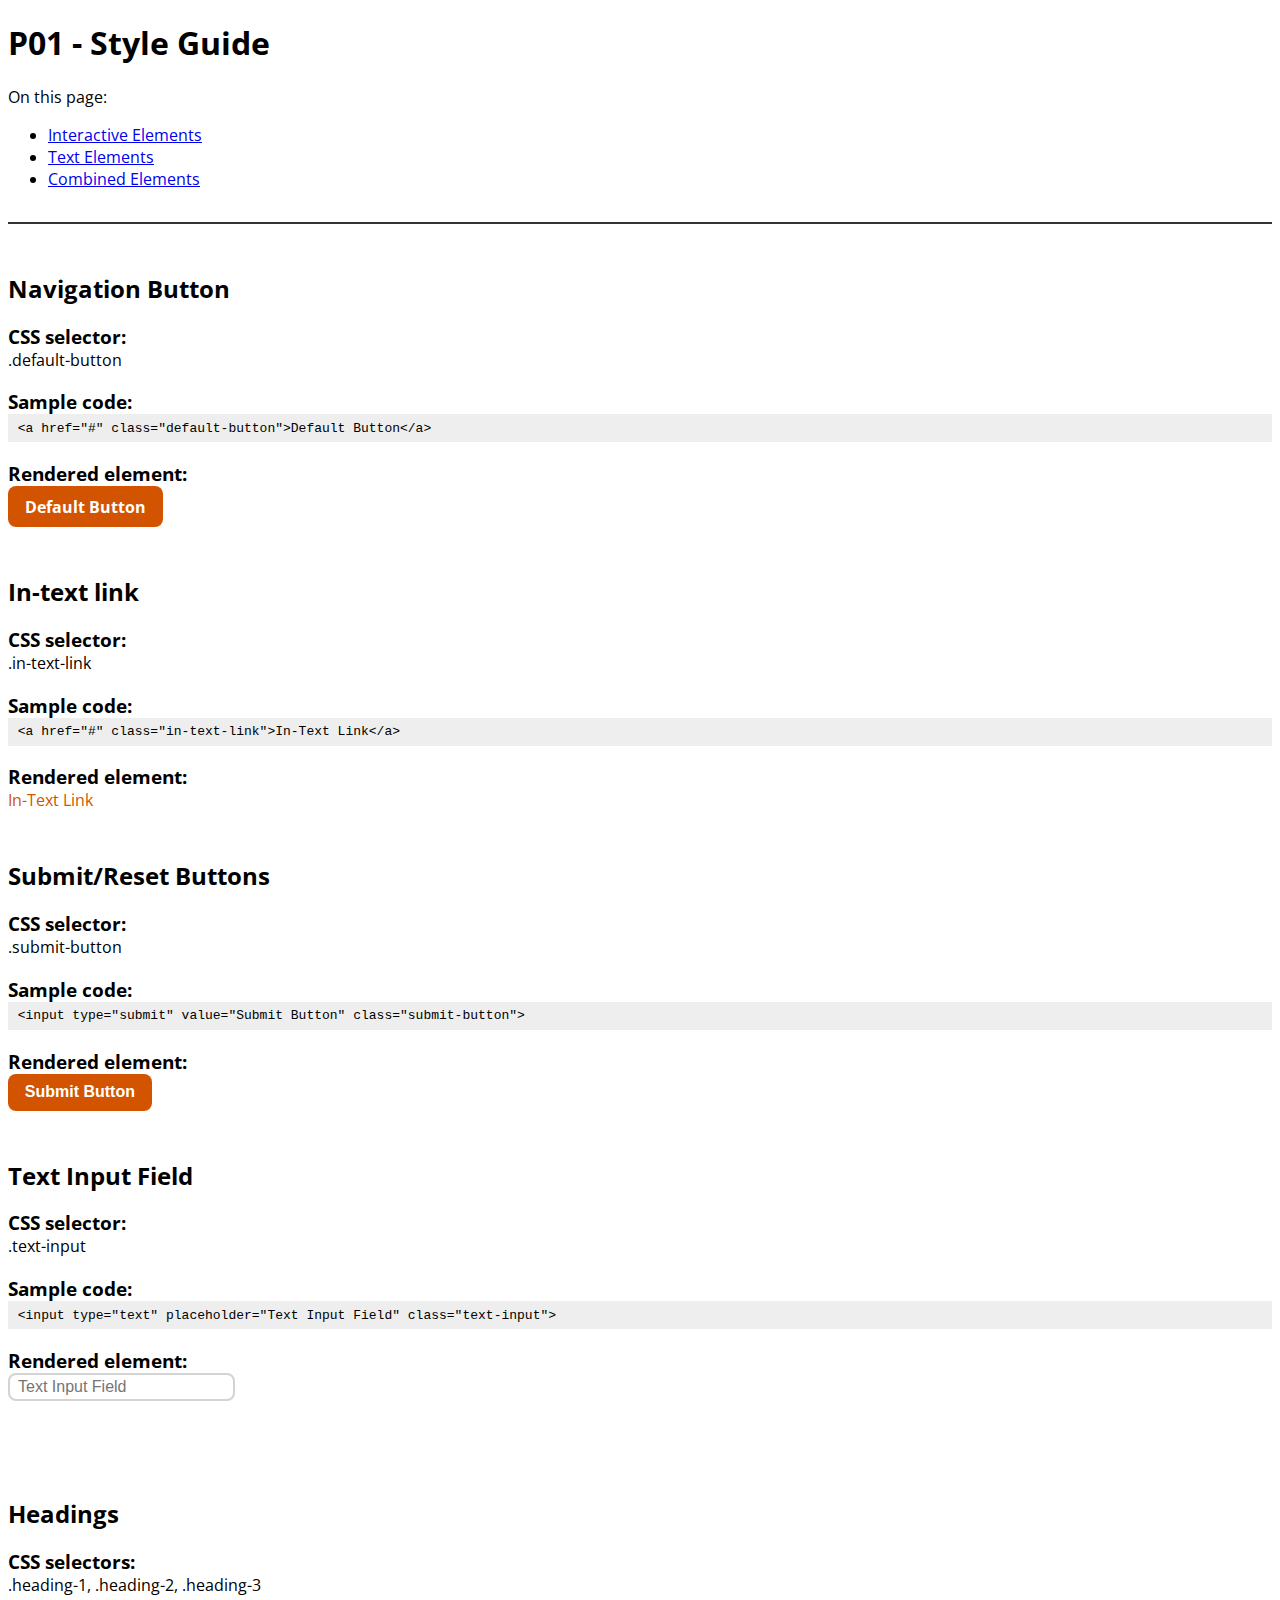
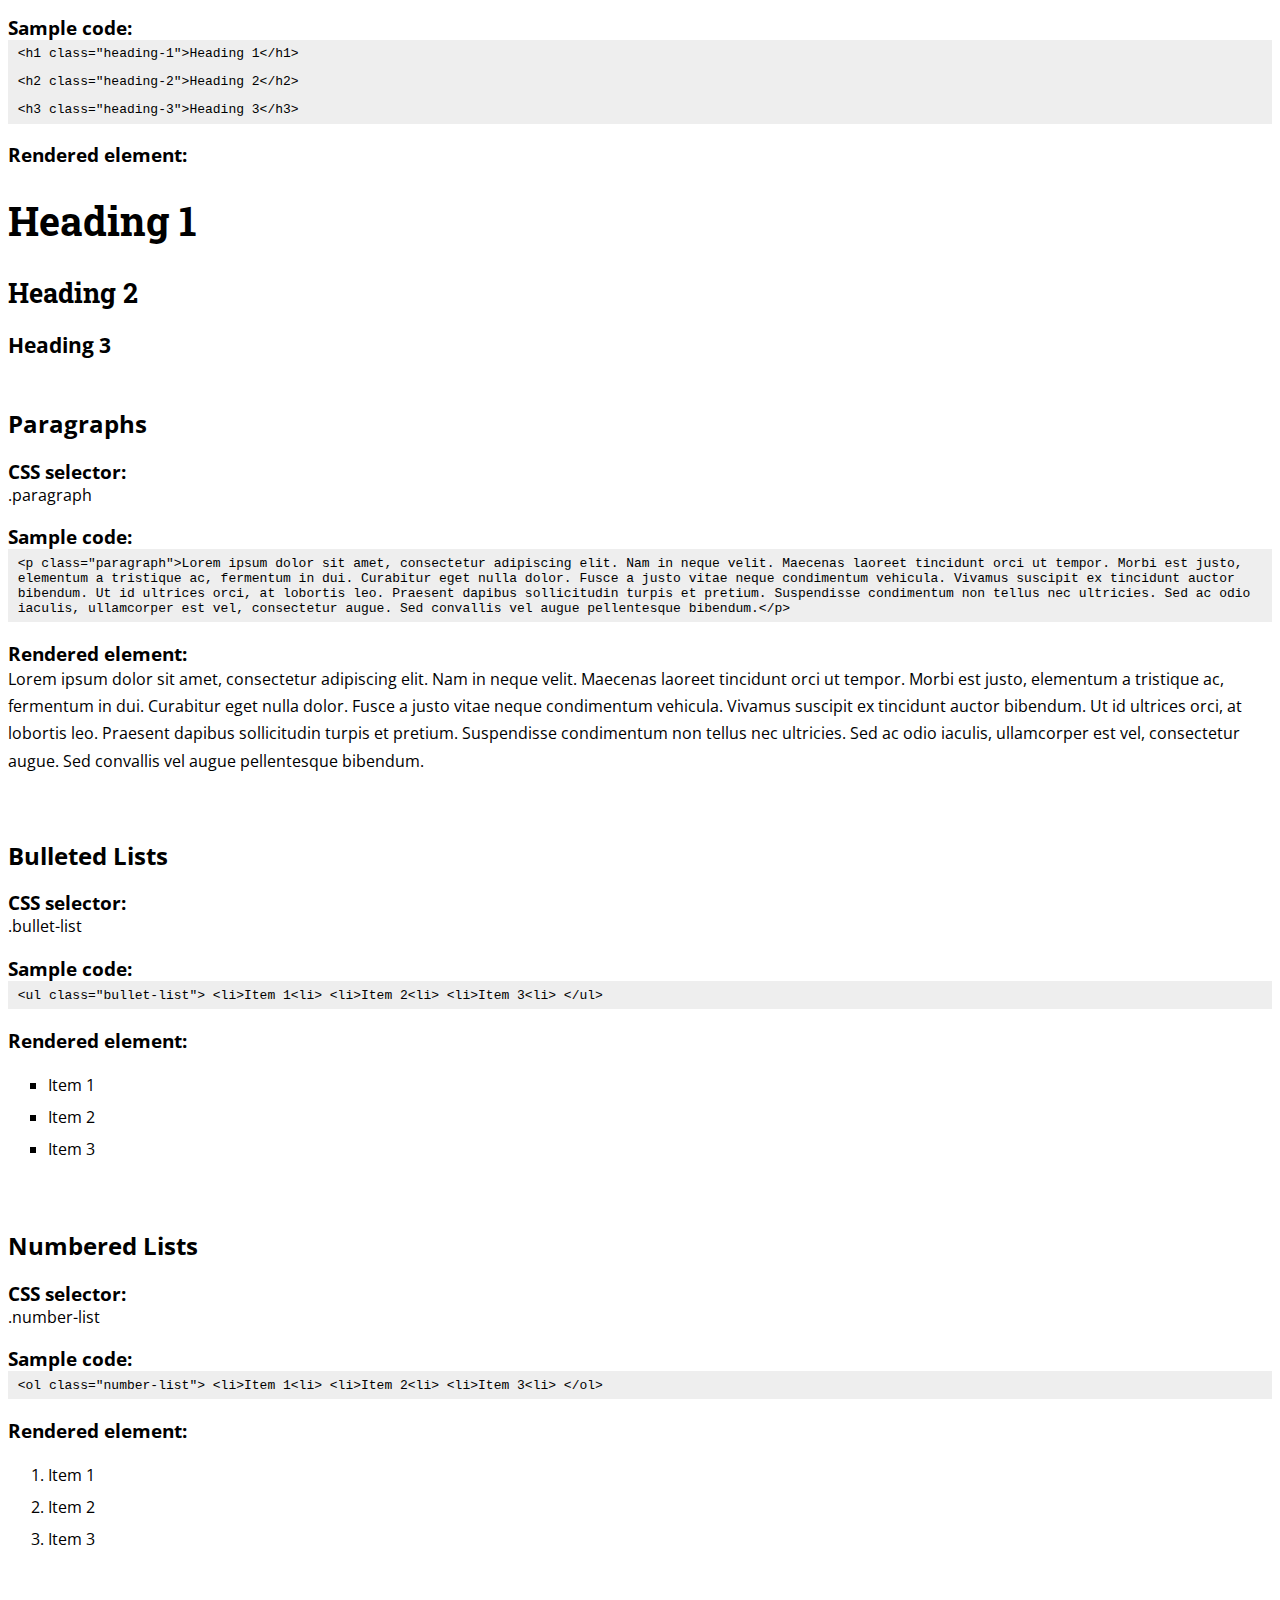
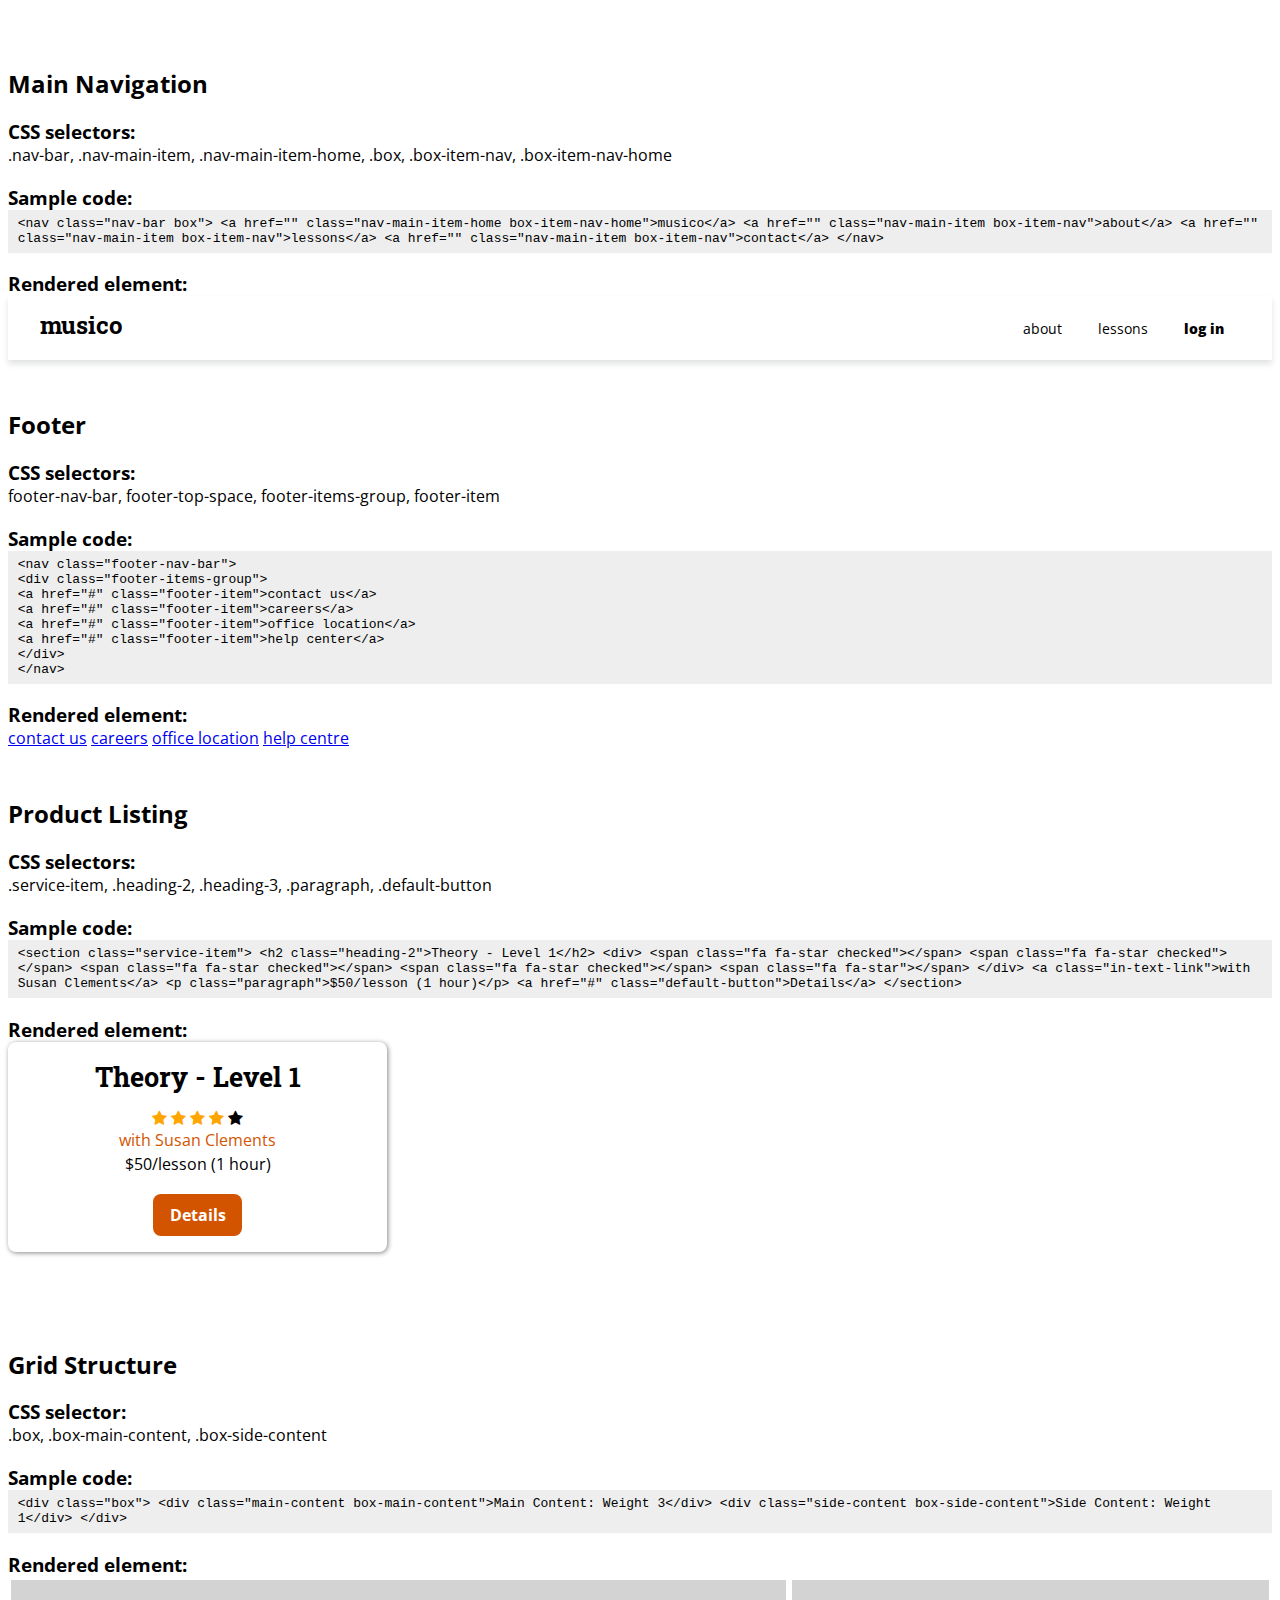
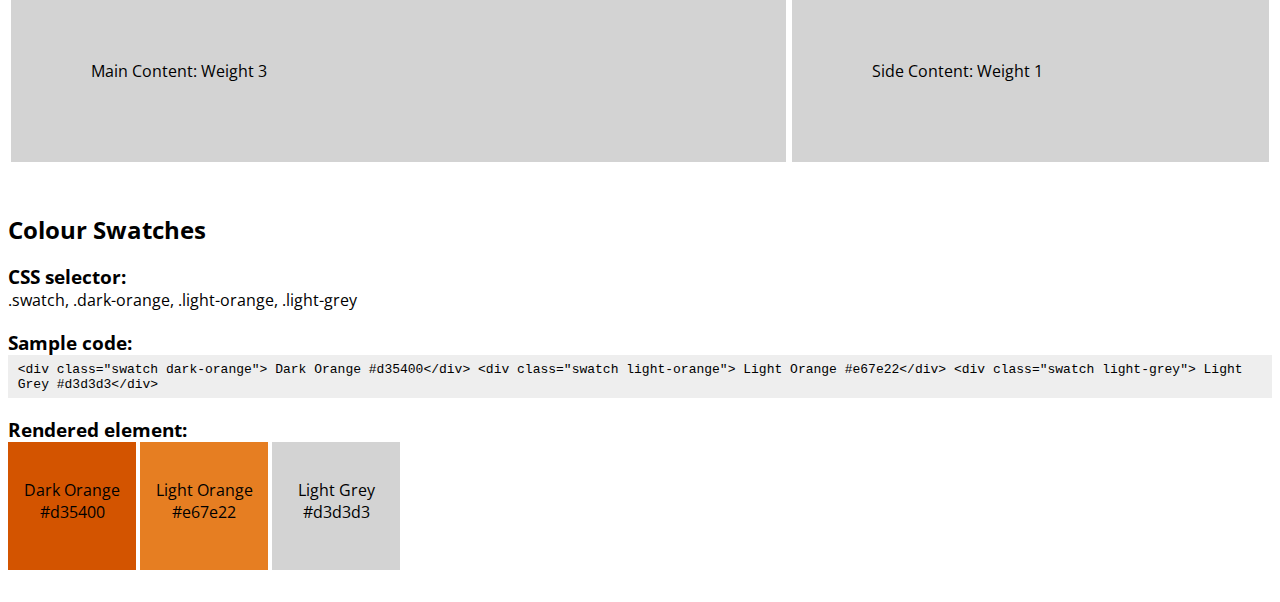
==== commit 4a81f9dd: "Added footer markup to the styleguide" ====
--- a/index.html
+++ b/index.html
@@ -226,6 +226,36 @@
       </section>
 
       <section>
+        <h2>Footer</h2>
+
+        <h3>CSS selectors:</h3>
+        <p>footer-nav-bar, footer-top-space, footer-items-group, footer-item</p>
+
+        <h3>Sample code:</h3>
+        <code>
+          &lt;nav class="footer-nav-bar"&gt;<br>
+            &lt;div class="footer-items-group"&gt;<br>
+              &lt;a href="#" class="footer-item"&gt;contact us&lt;/a&gt;<br>
+              &lt;a href="#" class="footer-item"&gt;careers&lt;/a&gt;<br>
+              &lt;a href="#" class="footer-item"&gt;office location&lt;/a&gt;<br>
+              &lt;a href="#" class="footer-item"&gt;help center&lt;/a&gt;<br>
+            &lt;/div&gt;<br>
+          &lt;/nav&gt;
+        </code>
+
+        <h3>Rendered element:</h3>
+        <nav class="footer-nav-bar">
+          <div class="footer-items-group">
+            <a href="#" class="footer-item">contact us</a>
+            <a href="#" class="footer-item">careers</a>
+            <a href="#" class="footer-item">office location</a>
+            <a href="#" class="footer-item">help centre</a>
+          </div>
+        </nav>
+
+      </section>
+
+      <section>
         <h2>Product Listing</h2>
 
         <h3>CSS selectors: </h3>
--- a/css/main.css
+++ b/css/main.css
@@ -4,13 +4,19 @@
 */
 body {
   font-family: 'Open Sans', sans-serif;
-  padding: 2rem;
-}
-
+}
+
+/*
 section:not([id]) {
   margin: 1em 0;
   padding: 1em 0;
-  border-bottom: 0.15em solid #333;
+}
+*/
+
+section {
+  margin-bottom: 1rem;
+  padding-top: 1rem;
+  padding-bottom: 1rem;
 }
 
 section h2 {
@@ -124,7 +130,7 @@
 /*
   TEXT ELEMENTS -------------------
 */
-.heading-1, .heading-2, .nav-main-item-home {
+.heading-1, .heading-2, .heading-4, .nav-main-item-home {
   font-family: 'Roboto Slab', serif;
 }
 .heading-1 {
@@ -137,10 +143,19 @@
 
 .heading-3 {
   font-size: 1.3rem;
+
+}
+
+.heading-4 {
+  font-size: 1rem;
 }
 
 .paragraph {
   line-height: 1.7rem;
+}
+
+.time-location {
+  color: grey;
 }
 
 .bullet-list {
@@ -220,12 +235,70 @@
   }
 }
 
+.footer-nav {
+  width: 100%;
+  height: 4rem;
+  background: #d3d3d3;
+}
+
+.footer-extra-padding {
+  margin-top: 12rem;
+}
+
+.nav-footer-main-item:active, .nav-footer-main-item:hover, .nav-footer-main-item:focus {
+	color: #d35400;
+}
+
+
+.intro-section {
+  text-align: center;
+}
+
+.main-section {
+  width: 65%;
+  margin-left: auto;
+  margin-right: auto;
+}
+
+.category-item {
+  text-align: center;
+  text-decoration: none;
+  text-decoration: bold;
+  font-size: 1.2rem;
+  color: white;
+  display: inline-block;
+  padding-top: 4rem;
+  margin: .2rem;
+  width: 12rem;
+  height: 10rem;
+  border-radius: .5rem;
+  box-shadow: 1px 1px 5px #888888;
+  background-color: rgba(0, 0, 0, 0.5);
+  -webkit-transition: background-color 0.2s ease-out;
+  transition: background-color 0.2s ease-out;
+}
+
+.category-item:active, .category-item:hover, .category-item:focus {
+  background-color: rgba(0, 0, 0, 0.3);
+}
+
 .service-item {
   text-align: center;
   display: inline-block;
   width:30%;
   border-radius: .5rem;
   box-shadow: 1px 1px 5px #888888;
+}
+
+.event-item {
+  margin: 1rem;
+  display: inline-block;
+  width: 28%;
+}
+
+.event-item a {
+  width: 100%;
+  text-align: center;
 }
 
 .checked {
@@ -267,3 +340,22 @@
 .light-grey {
   background: #d3d3d3;
 }
+
+.fullscreen{
+  padding: 0;
+  margin: 0;
+}
+
+.success-title {
+  text-align: center;
+  margin-top: 12rem;
+}
+
+.success-message {
+    text-align: center;
+}
+
+.success-button {
+  text-align: center;
+  margin-top: 3rem;
+}
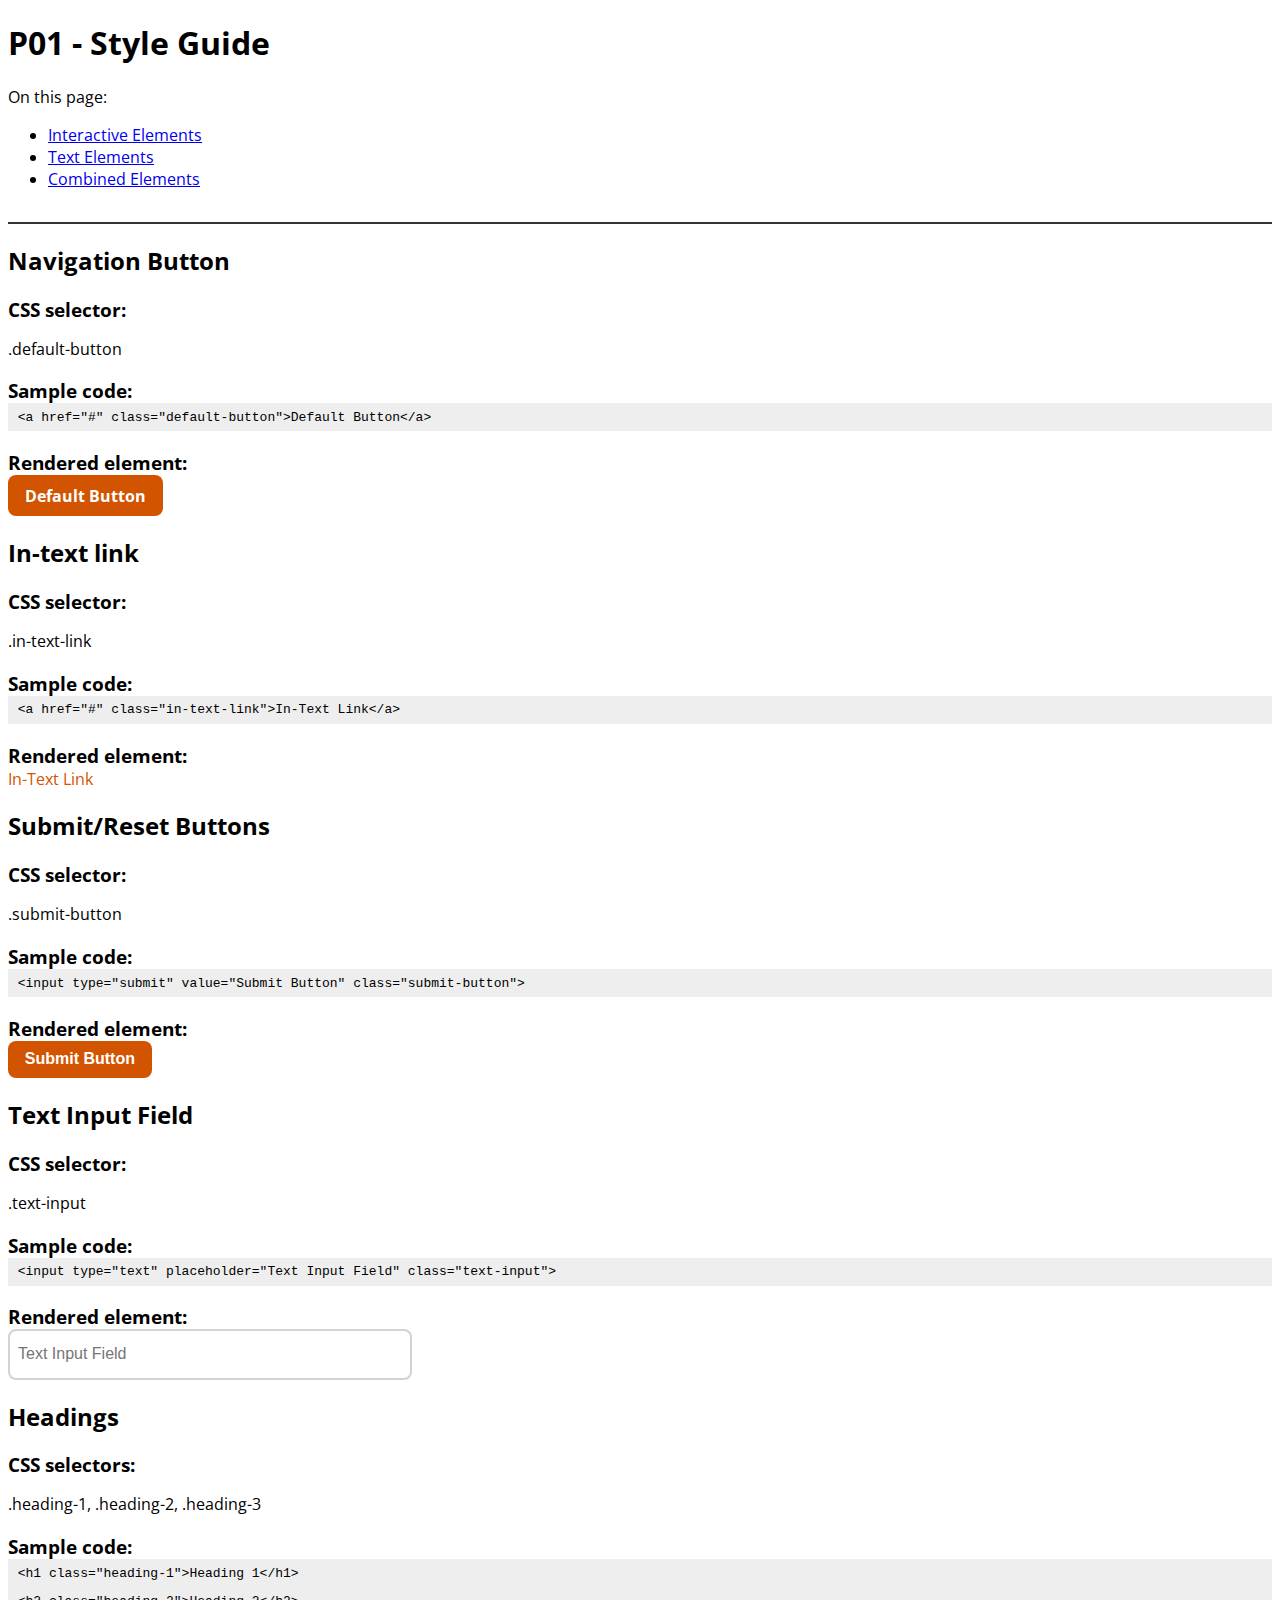
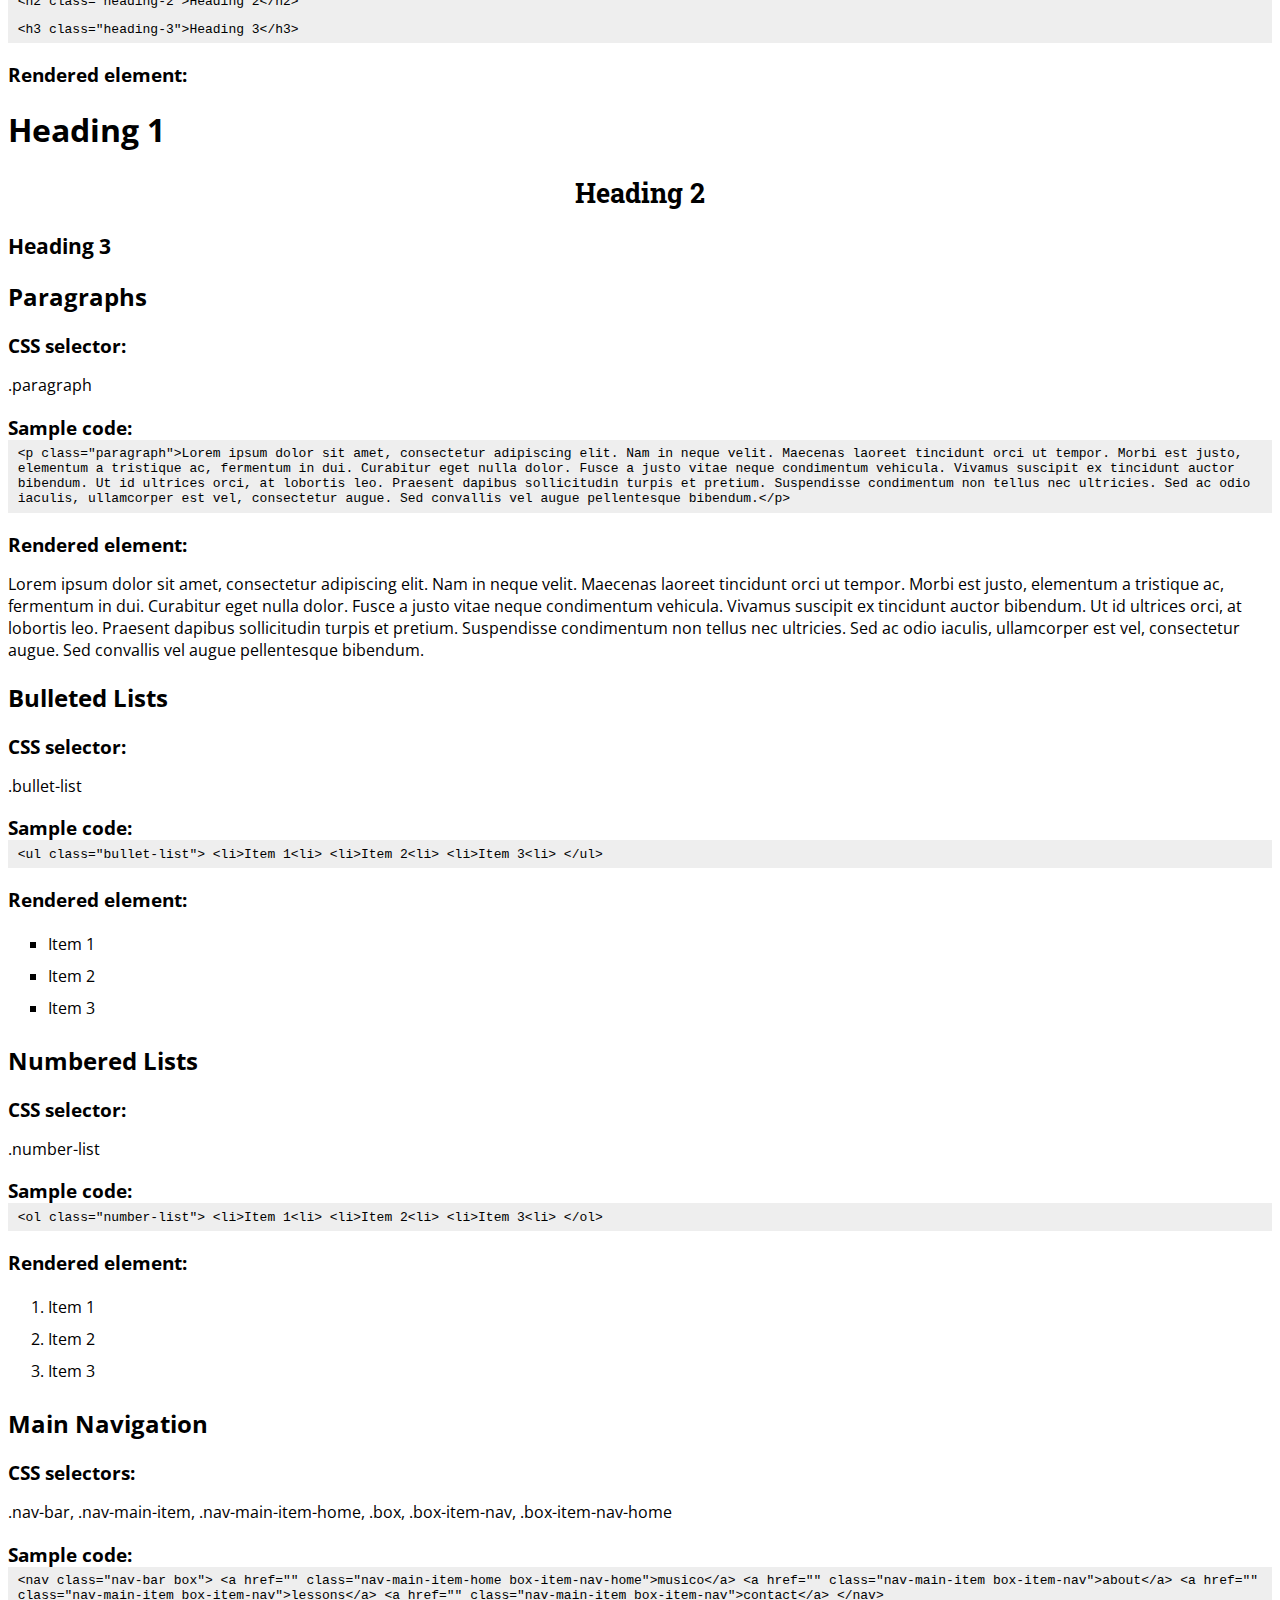
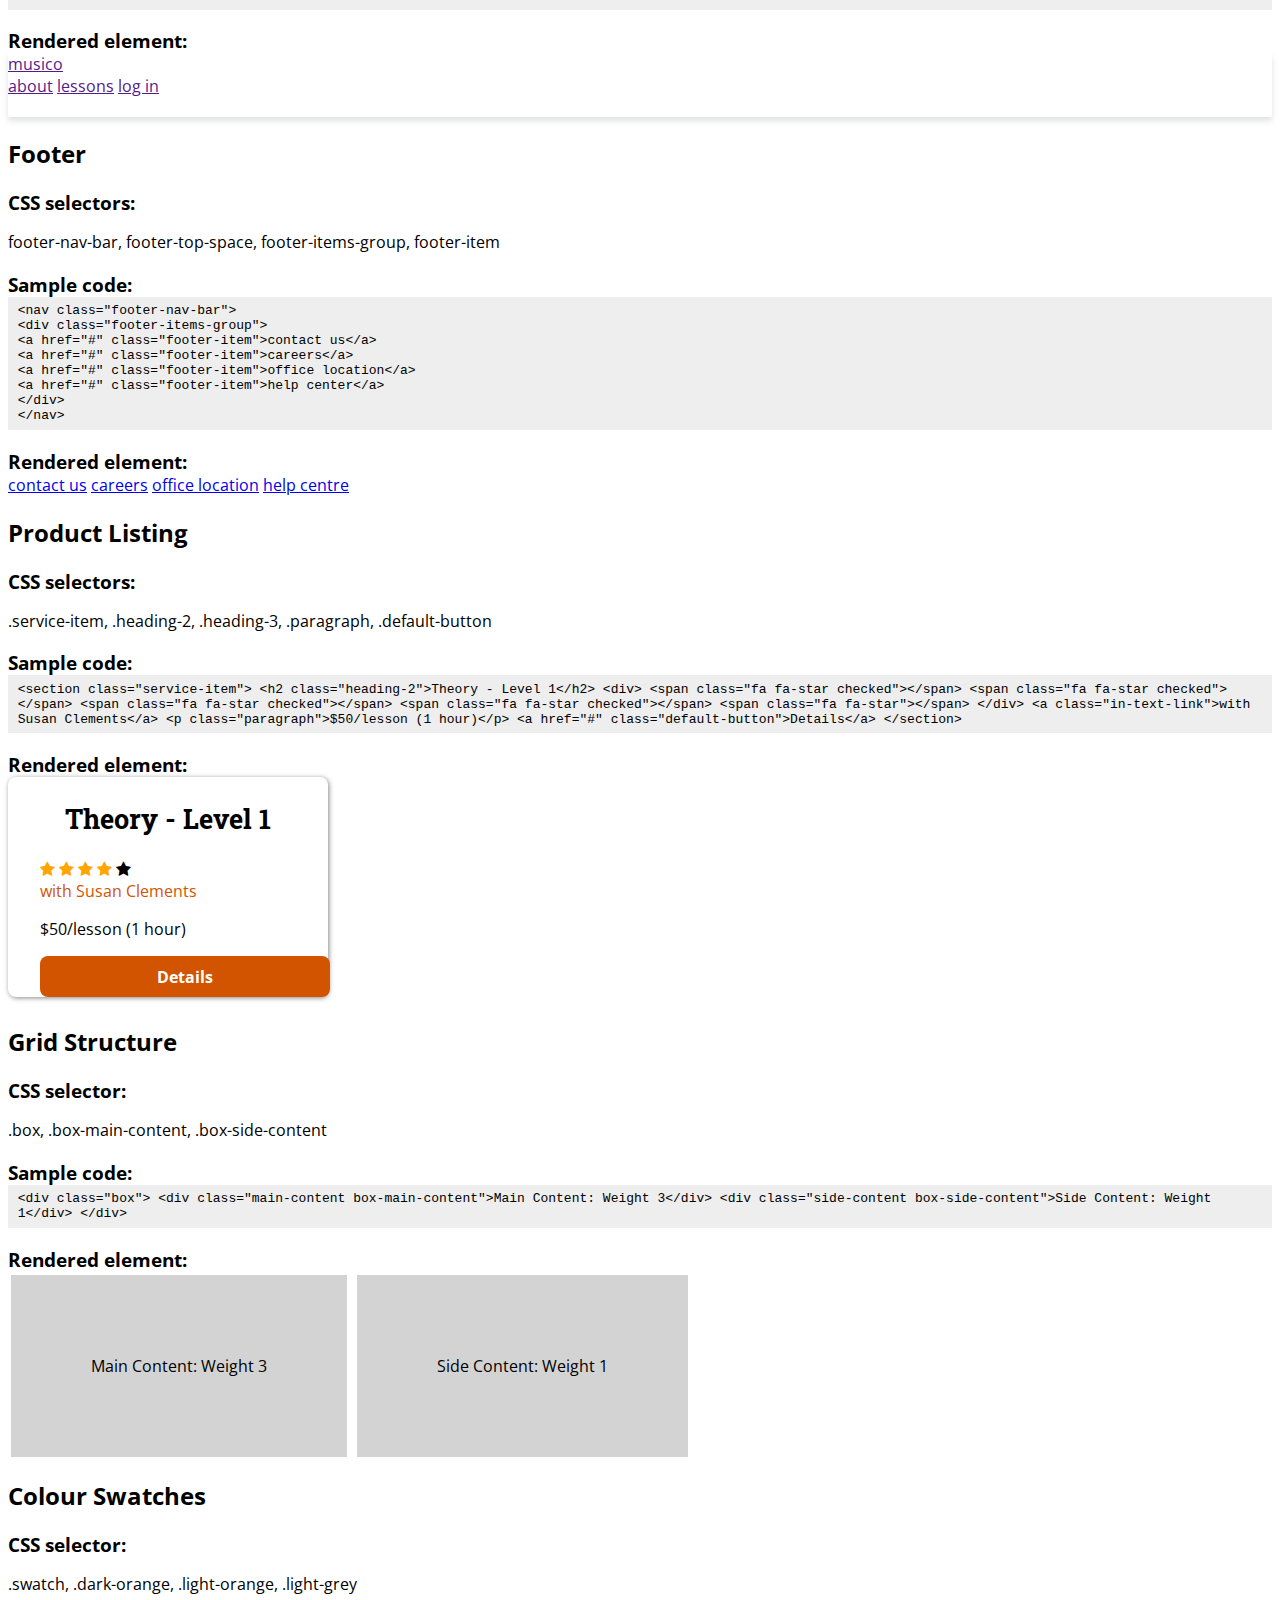
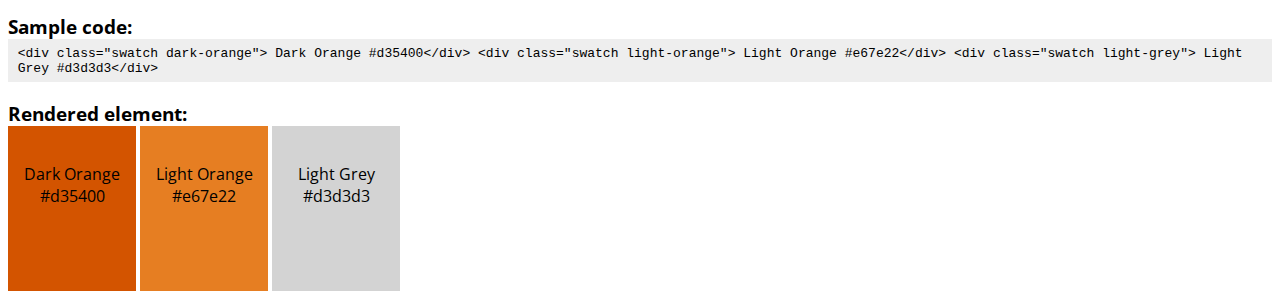
==== commit 2650514f: "Removed links from main and flexbox from the styleguide" ====
--- a/index.html
+++ b/index.html
@@ -6,6 +6,7 @@
     <meta charset="utf-8">
     <title>P01 - Style Guide </title>
 
+    <link href="css/atoms.css" rel="stylesheet">
     <link href="css/main.css" rel="stylesheet">
     <link href="css/flexbox.css" rel="stylesheet">
     <link href="https://fonts.googleapis.com/css?family=Open+Sans" rel="stylesheet">
--- a/css/main.css
+++ b/css/main.css
@@ -6,40 +6,14 @@
   font-family: 'Open Sans', sans-serif;
 }
 
-/*
-section:not([id]) {
-  margin: 1em 0;
-  padding: 1em 0;
-}
-*/
-
-section {
-  margin-bottom: 1rem;
-  padding-top: 1rem;
-  padding-bottom: 1rem;
-}
-
-section h2 {
-  margin-top: 0;
-  margin-bottom: 0.5em;
-}
-
 section h3 {
   margin-bottom: 0;
-}
-
-section p {
-  margin-top: 0;
 }
 
 .style-nav {
   margin-bottom: 1em;
   padding-bottom: 1em;
   border-bottom: 0.15em solid #333;
-}
-
-nav a:hover, nav a:focus {
-  text-decoration: none;
 }
 
 section code {
@@ -125,20 +99,22 @@
   border-radius: .5em;
   border-style: solid;
   border-color: #d3d3d3;
+  width: 24rem;
+  height: 2.5rem;
 }
 
 /*
   TEXT ELEMENTS -------------------
 */
-.heading-1, .heading-2, .heading-4, .nav-main-item-home {
+.heading-2, .heading-4, .nav-main-item-home {
   font-family: 'Roboto Slab', serif;
-}
-.heading-1 {
-  font-size: 2.5rem;
+  text-align: center;
 }
 
 .heading-2 {
   font-size: 1.7rem;
+  margin-left: auto;
+  margin-right: auto;
 }
 
 .heading-3 {
@@ -148,10 +124,6 @@
 
 .heading-4 {
   font-size: 1rem;
-}
-
-.paragraph {
-  line-height: 1.7rem;
 }
 
 .time-location {
@@ -178,125 +150,26 @@
   background: #ffffff;
 }
 
-.nav-link-group {
-  float: right;
-    padding-right: 2rem;
-    line-height: 4rem;
-}
-
-.logo {
-  color: black;
-  font-size: 1.5rem;
-  font-family: 'Roboto Slab', serif;
-  font-weight: bold;
-  text-decoration: none;
+.main-section {
+  display: -ms-flex;
+  display: flex;
+
+  -ms-flex-wrap: wrap;
+  flex-wrap: wrap;
+}
+
+.service-item {
+  display: inline-block;
+  width:16rem;
+  border-radius: .5rem;
+  margin-right: .5rem;
+  margin-bottom: .5rem;
+  padding-right: 2rem;
   padding-left: 2rem;
-  line-height: 3.7rem;
-}
-
-.nav-main-item {
-  box-sizing: border-box;
-  color: black;
-  font-size: 0.9rem;
-  text-decoration: none;
-  -webkit-transition: color 0.2s ease-out;
-  transition: color 0.2s ease-out;
-  padding: 1rem;
-}
-
-.nav-emphasis {
-  font-weight: 800;
-}
-
-.nav-main-item:active, .nav-main-item:hover, .nav-main-item:focus {
-	color: #d35400;
-}
-
-@media screen and (max-width: 500px){
-  .logo{
-    display: block;
-    padding: 0;
-    text-align: center;
-  }
-  .nav-main-item {
-    display: block;
-    background-color: #ffffff;
-    height: 2rem;
-    padding: 0;
-    line-height: normal;
-  }
-  .nav-link-group {
-    width: 100%;
-    text-align: center;
-    padding-right: 0;
-    padding-bottom: 1rem;
-    padding-top: 1rem;
-    box-shadow: 0px 4px 6px #e1e2e3;
-  }
-}
-
-.footer-nav {
-  width: 100%;
-  height: 4rem;
-  background: #d3d3d3;
-}
-
-.footer-extra-padding {
-  margin-top: 12rem;
-}
-
-.nav-footer-main-item:active, .nav-footer-main-item:hover, .nav-footer-main-item:focus {
-	color: #d35400;
-}
-
-
-.intro-section {
-  text-align: center;
-}
-
-.main-section {
-  width: 65%;
-  margin-left: auto;
-  margin-right: auto;
-}
-
-.category-item {
-  text-align: center;
-  text-decoration: none;
-  text-decoration: bold;
-  font-size: 1.2rem;
-  color: white;
-  display: inline-block;
-  padding-top: 4rem;
-  margin: .2rem;
-  width: 12rem;
-  height: 10rem;
-  border-radius: .5rem;
   box-shadow: 1px 1px 5px #888888;
-  background-color: rgba(0, 0, 0, 0.5);
-  -webkit-transition: background-color 0.2s ease-out;
-  transition: background-color 0.2s ease-out;
-}
-
-.category-item:active, .category-item:hover, .category-item:focus {
-  background-color: rgba(0, 0, 0, 0.3);
-}
-
-.service-item {
-  text-align: center;
-  display: inline-block;
-  width:30%;
-  border-radius: .5rem;
-  box-shadow: 1px 1px 5px #888888;
-}
-
-.event-item {
-  margin: 1rem;
-  display: inline-block;
-  width: 28%;
-}
-
-.event-item a {
+}
+
+.service-item a {
   width: 100%;
   text-align: center;
 }
@@ -341,21 +214,23 @@
   background: #d3d3d3;
 }
 
-.fullscreen{
-  padding: 0;
-  margin: 0;
-}
-
-.success-title {
-  text-align: center;
-  margin-top: 12rem;
-}
-
-.success-message {
-    text-align: center;
-}
-
-.success-button {
-  text-align: center;
+.article {
+  max-width: 40rem;
+  padding-left: 3rem;
+  padding-right: 3rem;
+  text-align: left;
+  margin: 0 auto;
   margin-top: 3rem;
 }
+
+textarea {
+  width:30rem;
+  height: 6rem;
+  resize: none;
+  font-size: 1rem;
+  padding: 0.2em 0.5em;
+  border-radius: .5em;
+  border-style: solid;
+  border-color: #d3d3d3;
+  font-family: 'Open Sans', sans-serif;
+}
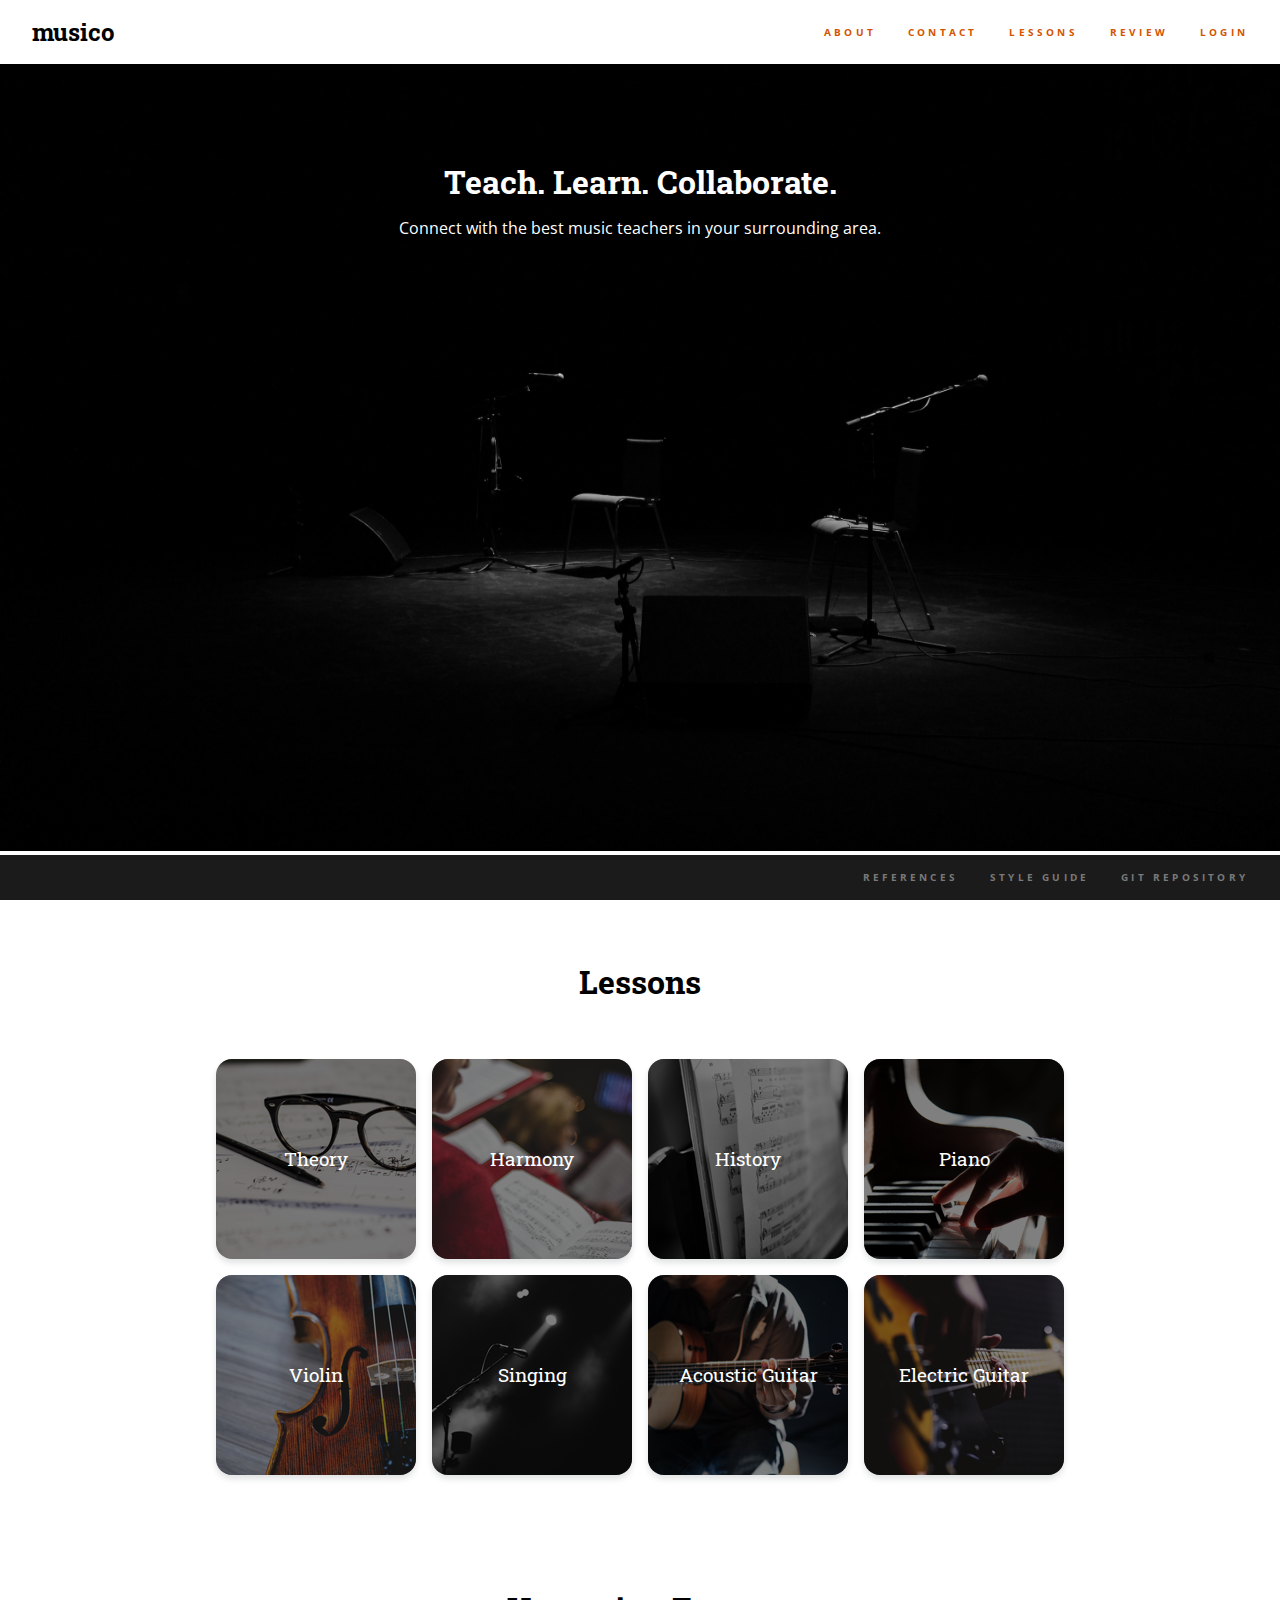
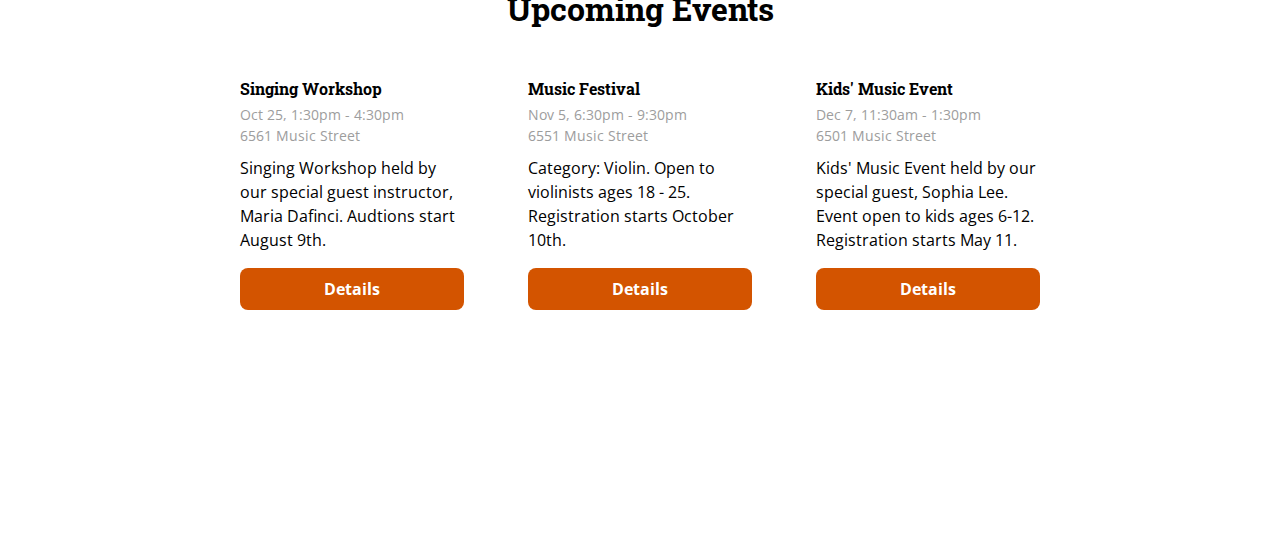
==== commit 0f604625: "Renamed home.html to index.html" ====
--- a/index.html
+++ b/index.html
@@ -1,341 +1,124 @@
-<!DOCTYPE html>
-<html lang="en">
-
-  <head>
-
-    <meta charset="utf-8">
-    <title>P01 - Style Guide </title>
-
-    <link href="css/atoms.css" rel="stylesheet">
-    <link href="css/main.css" rel="stylesheet">
-    <link href="css/flexbox.css" rel="stylesheet">
-    <link href="https://fonts.googleapis.com/css?family=Open+Sans" rel="stylesheet">
-    <link href="https://fonts.googleapis.com/css?family=Roboto+Slab" rel="stylesheet">
-
-    <link rel="stylesheet" href="https://cdnjs.cloudflare.com/ajax/libs/font-awesome/4.7.0/css/font-awesome.min.css">
-
-
-  </head>
-
+<!DOCTYPE html>
+<html lang="en">
+
+  <head>
+
+    <meta charset="utf-8">
+    <meta name="viewport" content="width=device-width, initial-scale=1">
+    <title>Musico - Home </title>
+
+    <link href="css/atoms.css" rel="stylesheet">
+    <link href="css/nav.css" rel="stylesheet">
+    <link href="css/title.css" rel="stylesheet">
+    <link href="css/category-options.css" rel="stylesheet">
+    <link href="css/events.css" rel="stylesheet">
+    <link href="css/footer.css" rel="stylesheet">
+
+    <link href="https://fonts.googleapis.com/css?family=Open+Sans" rel="stylesheet">
+    <link href="https://fonts.googleapis.com/css?family=Roboto+Slab" rel="stylesheet">
+
+    <link rel="stylesheet" href="https://cdnjs.cloudflare.com/ajax/libs/font-awesome/4.7.0/css/font-awesome.min.css">
+
+  </head>
+
   <body>
-
-    <h1>P01 - Style Guide </h1>
-
-    <nav class="style-nav">
-
-      <p>
-        On this page:
-      </p>
-      <ul>
-        <li>
-          <a href="#interactive_elements">Interactive Elements</a>
-        </li>
-        <li>
-          <a href="#text_elements">Text Elements</a>
-        </li>
-        <li>
-          <a href="#combined_elements">Combined Elements</a>
-        </li>
-      </ul>
-
-    </nav>
-
-
-
-    <!-- INTERACTIVE ELEMENTS SECTION // -->
-    <section id="interactive_elements">
-
-      <section>
-
-        <h2>Navigation Button</h2>
-
-        <h3>CSS selector:</h3>
-        <p>.default-button</p>
-
-        <h3>Sample code:</h3>
-        <code>&lt;a href="#" class="default-button"&gt;Default Button&lt;/a&gt;</code>
-
-        <h3>Rendered element:</h3>
-        <a href="#" class="default-button" >Default Button</a>
-
-      </section>
-
-      <section>
-        <h2>In-text link</h2>
-
-        <h3>CSS selector:</h3>
-        <p>.in-text-link</p>
-
-        <h3>Sample code:</h3>
-        <code>&lt;a href="#" class="in-text-link"&gt;In-Text Link&lt;/a&gt;</code>
-
-        <h3>Rendered element:</h3>
-        <a href="#" class="in-text-link" >In-Text Link</a>
-
-      </section>
-
-      <section>
-        <h2>Submit/Reset Buttons</h2>
-
-        <h3>CSS selector:</h3>
-        <p>.submit-button</p>
-
-        <h3>Sample code:</h3>
-        <code>&lt;input type="submit" value="Submit Button" class="submit-button"&gt;</code>
-
-        <h3>Rendered element:</h3>
-        <input type="submit" value="Submit Button" class="submit-button">
-
-      </section>
-
-      <section>
-        <h2>Text Input Field</h2>
-
-        <h3>CSS selector:</h3>
-        <p>.text-input</p>
-
-        <h3>Sample code:</h3>
-        <code>&lt;input type="text" placeholder="Text Input Field" class="text-input"&gt;</code>
-
-        <h3>Rendered element:</h3>
-        <input type="text" placeholder="Text Input Field" class="text-input">
-
-      </section>
-
-    </section>
-    <!-- // INTERACTIVE ELEMENTS SECTION -->
-
-
-
-    <!-- TEXT ELEMENTS SECTION // -->
-    <section id="text_elements">
-
-      <section>
-        <h2>Headings</h2>
-
-        <h3>CSS selectors:</h3>
-        <p>.heading-1, .heading-2, .heading-3</p>
-
-        <h3>Sample code:</h3>
-        <code>&lt;h1 class="heading-1"&gt;Heading 1&lt;/h1&gt;</code>
-        <code>&lt;h2 class="heading-2"&gt;Heading 2&lt;/h2&gt;</code>
-        <code>&lt;h3 class="heading-3"&gt;Heading 3&lt;/h3&gt;</code>
-
-        <h3>Rendered element:</h3>
-        <h1 class="heading-1">Heading 1</h1>
-        <h2 class="heading-2">Heading 2</h2>
-        <h3 class="heading-3">Heading 3</h3>
-
-      </section>
-
-      <section>
-        <h2>Paragraphs</h2>
-
-        <h3>CSS selector:</h3>
-        <p>.paragraph</p>
-
-        <h3>Sample code:</h3>
-        <code>&lt;p class="paragraph"&gt;Lorem ipsum dolor sit amet, consectetur adipiscing elit. Nam in neque velit. Maecenas laoreet tincidunt orci ut tempor. Morbi est justo, elementum a tristique ac, fermentum in dui. Curabitur eget nulla dolor. Fusce a justo vitae neque condimentum vehicula. Vivamus suscipit ex tincidunt auctor bibendum. Ut id ultrices orci, at lobortis leo. Praesent dapibus sollicitudin turpis et pretium. Suspendisse condimentum non tellus nec ultricies. Sed ac odio iaculis, ullamcorper est vel, consectetur augue. Sed convallis vel augue pellentesque bibendum.&lt;/p&gt;</code>
-
-        <h3>Rendered element:</h3>
-        <p class="paragraph">Lorem ipsum dolor sit amet, consectetur adipiscing elit. Nam in neque velit. Maecenas laoreet tincidunt orci ut tempor. Morbi est justo, elementum a tristique ac, fermentum in dui. Curabitur eget nulla dolor. Fusce a justo vitae neque condimentum vehicula. Vivamus suscipit ex tincidunt auctor bibendum. Ut id ultrices orci, at lobortis leo. Praesent dapibus sollicitudin turpis et pretium. Suspendisse condimentum non tellus nec ultricies. Sed ac odio iaculis, ullamcorper est vel, consectetur augue. Sed convallis vel augue pellentesque bibendum. </p>
-
-      </section>
-
-      <section>
-        <h2>Bulleted Lists</h2>
-
-        <h3>CSS selector:</h3>
-        <p>.bullet-list</p>
-
-        <h3>Sample code:</h3>
-        <code>
-          &lt;ul class="bullet-list"&gt;
-            &lt;li&gt;Item 1&lt;li&gt;
-            &lt;li&gt;Item 2&lt;li&gt;
-            &lt;li&gt;Item 3&lt;li&gt;
-          &lt;/ul&gt;
-        </code>
-
-        <h3>Rendered element:</h3>
-        <ul class="bullet-list">
-          <li>Item 1</li>
-          <li>Item 2</li>
-          <li>Item 3</li>
-        </ul>
-
-      </section>
-
-      <section>
-        <h2>Numbered Lists</h2>
-
-        <h3>CSS selector:</h3>
-        <p>.number-list</p>
-
-        <h3>Sample code:</h3>
-        <code>
-          &lt;ol class="number-list"&gt;
-            &lt;li&gt;Item 1&lt;li&gt;
-            &lt;li&gt;Item 2&lt;li&gt;
-            &lt;li&gt;Item 3&lt;li&gt;
-          &lt;/ol&gt;
-        </code>
-
-        <h3>Rendered element:</h3>
-        <ol class="number-list">
-          <li>Item 1</li>
-          <li>Item 2</li>
-          <li>Item 3</li>
-        </ol>
-
-      </section>
-
-    </section>
-    <!-- // TEXT ELEMENTS SECTION -->
-
-
-
-    <!-- COMBINED ELEMENTS SECTION // -->
-    <section id="combined_elements">
-
-      <section>
-        <h2>Main Navigation</h2>
-
-        <h3>CSS selectors:</h3>
-        <p>.nav-bar, .nav-main-item, .nav-main-item-home, .box, .box-item-nav, .box-item-nav-home</p>
-
-        <h3>Sample code:</h3>
-        <code>
-          &lt;nav class="nav-bar box"&gt;
-            &lt;a href="" class="nav-main-item-home box-item-nav-home"&gt;musico&lt;/a&gt;
-            &lt;a href="" class="nav-main-item box-item-nav"&gt;about&lt;/a&gt;
-            &lt;a href="" class="nav-main-item box-item-nav"&gt;lessons&lt;/a&gt;
-            &lt;a href="" class="nav-main-item box-item-nav"&gt;contact&lt;/a&gt;
-          &lt;/nav&gt;
-        </code>
-
-        <h3>Rendered element:</h3>
-        <nav class="nav-bar">
-          <a href="" class="logo">musico</a>
-          <div class="nav-link-group">
-            <a href="" class="nav-main-item">about</a>
-            <a href="" class="nav-main-item">lessons</a>
-            <a href="" class="nav-main-item nav-emphasis">log in</a>
-          </div>
-        </nav>
-
-      </section>
-
-      <section>
-        <h2>Footer</h2>
-
-        <h3>CSS selectors:</h3>
-        <p>footer-nav-bar, footer-top-space, footer-items-group, footer-item</p>
-
-        <h3>Sample code:</h3>
-        <code>
-          &lt;nav class="footer-nav-bar"&gt;<br>
-            &lt;div class="footer-items-group"&gt;<br>
-              &lt;a href="#" class="footer-item"&gt;contact us&lt;/a&gt;<br>
-              &lt;a href="#" class="footer-item"&gt;careers&lt;/a&gt;<br>
-              &lt;a href="#" class="footer-item"&gt;office location&lt;/a&gt;<br>
-              &lt;a href="#" class="footer-item"&gt;help center&lt;/a&gt;<br>
-            &lt;/div&gt;<br>
-          &lt;/nav&gt;
-        </code>
-
-        <h3>Rendered element:</h3>
-        <nav class="footer-nav-bar">
-          <div class="footer-items-group">
-            <a href="#" class="footer-item">contact us</a>
-            <a href="#" class="footer-item">careers</a>
-            <a href="#" class="footer-item">office location</a>
-            <a href="#" class="footer-item">help centre</a>
-          </div>
-        </nav>
-
-      </section>
-
-      <section>
-        <h2>Product Listing</h2>
-
-        <h3>CSS selectors: </h3>
-        <p>.service-item, .heading-2, .heading-3, .paragraph, .default-button</p>
-
-        <h3>Sample code:</h3>
-        <code>
-          &lt;section class="service-item"&gt;
-            &lt;h2 class="heading-2"&gt;Theory - Level 1&lt;/h2&gt;
-            &lt;div&gt;
-              &lt;span class="fa fa-star checked"&gt;&lt;/span&gt;
-              &lt;span class="fa fa-star checked"&gt;&lt;/span&gt;
-              &lt;span class="fa fa-star checked"&gt;&lt;/span&gt;
-              &lt;span class="fa fa-star checked"&gt;&lt;/span&gt;
-              &lt;span class="fa fa-star"&gt;&lt;/span&gt;
-            &lt;/div&gt;
-            &lt;a class="in-text-link"&gt;with Susan Clements&lt;/a&gt;
-            &lt;p class="paragraph"&gt;$50/lesson (1 hour)&lt;/p&gt;
-            &lt;a href="#" class="default-button"&gt;Details&lt;/a&gt;
-          &lt;/section&gt;
-        </code>
-
-        <h3>Rendered element:</h3>
-        <section class="service-item">
-          <h2 class="heading-2">Theory - Level 1</h2>
-          <div>
-            <span class="fa fa-star checked"></span>
-            <span class="fa fa-star checked"></span>
-            <span class="fa fa-star checked"></span>
-            <span class="fa fa-star checked"></span>
-            <span class="fa fa-star"></span>
-          </div>
-          <a class="in-text-link">with Susan Clements</a>
-          <p class="paragraph">$50/lesson (1 hour)</p>
-          <a href="#" class="default-button">Details</a>
-        </section>
-      </section>
-
-    </section>
-
-    <section>
-      <h2>Grid Structure</h2>
-
-      <h3>CSS selector: </h3>
-      <p>.box, .box-main-content, .box-side-content </p>
-
-      <h3>Sample code: </h3>
-      <code>
-        &lt;div class="box"&gt;
-          &lt;div class="main-content box-main-content">Main Content: Weight 3&lt;/div&gt;
-          &lt;div class="side-content box-side-content">Side Content: Weight 1&lt;/div&gt;
-        &lt;/div&gt;
-      </code>
-
-      <h3>Rendered element:</h3>
-        <div class="box">
-          <div class="main-content box-main-content">Main Content: Weight 3</div>
-          <div class="side-content box-side-content">Side Content: Weight 1</div>
-        </div>
-    </section>
-
-    <section>
-      <h2>Colour Swatches</h2>
-
-      <h3>CSS selector: </h3>
-      <p>.swatch, .dark-orange, .light-orange, .light-grey </p>
-
-      <h3>Sample code: </h3>
-      <code>
-        &lt;div class="swatch dark-orange"&gt; Dark Orange #d35400&lt;/div&gt;
-        &lt;div class="swatch light-orange"&gt; Light Orange #e67e22&lt;/div&gt;
-        &lt;div class="swatch light-grey"&gt; Light Grey #d3d3d3&lt;/div&gt;
-      </code>
-
-      <h3>Rendered element: </h3>
-        <div class="swatch dark-orange"> Dark Orange #d35400</div>
-        <div class="swatch light-orange"> Light Orange #e67e22</div>
-        <div class="swatch light-grey"> Light Grey #d3d3d3</div>
-    </section>
-    <!-- // COMBINED ELEMENTS SECTION -->
-  </body>
-</html>
+
+    <nav class="header-nav">
+      <a href="index.html" class="logo">musico</a>
+      <div class="header-nav-group">
+        <a href="about.html" class="nav-item">ABOUT</a>
+        <a href="contact.html" class="nav-item">CONTACT</a>
+        <a href="index.html#lessons" class="nav-item">LESSONS</a>
+        <a href="review.html" class="nav-item">REVIEW</a>
+        <a href="" class="nav-item">LOGIN</a>
+      </div>
+    </nav>
+
+    <section class="intro">
+      <div class="intro-content">
+        <h1 class="intro-title-white">Teach. Learn. Collaborate.</h1>
+        <p class="intro-paragraph-white"> Connect with the best music teachers in your surrounding area.</p>
+      </div>
+      <img class="background" src="images/splash.png" alt="black and white image of microphones with stands and chairs"/>
+    </section>
+
+    <section id=lessons>
+      <h1>Lessons</h1>
+    </section>
+
+    <section class="category-group">
+      <!-- Titles function in the same way as alt attributes - good for accessibility -->
+      <a href="details.html" class="category-item theory-image" title="An image of music sheets">
+        <h2 class="category-title">Theory</h2>
+      </a>
+      <a href="details.html" class="category-item harmony-image" title="An image of a person singing">
+        <h2 class="category-title">Harmony</h2>
+      </a>
+      <a href="details.html" class="category-item history-image" title="An image of music sheets with a shallow depth of field">
+        <h2 class="category-title">History</h2>
+      </a>
+      <a href="details.html" class="category-item piano-image" title="An image of someone playing the piano">
+        <h2 class="category-title">Piano</h2>
+      </a>
+      <a href="details.html" class="category-item violin-image" title="An image of a violin">
+        <h2 class="category-title">Violin</h2>
+      </a>
+      <a href="details.html" class="category-item singing-image" title="An image of a mic with a spotlight on it">
+        <h2 class="category-title">Singing</h2>
+      </a>
+      <a href="details.html" class="category-item acoustic-guitar-image" title="An image of someone playing an acoustic guitar">
+        <h2 class="category-title">Acoustic Guitar</h2>
+      </a>
+      <a href="details.html" class="category-item electric-guitar-image" title="An image of someone playing an electric guitar">
+        <h2 class="category-title">Electric Guitar</h2>
+      </a>
+    </section>
+
+    <section>
+      <h1>Upcoming Events</h1>
+    </section>
+
+    <section class="event-group">
+      <div class="event-item">
+        <h4>Singing Workshop</h4>
+        <div class="event-meta-data">
+          <p>Oct 25, 1:30pm - 4:30pm</p>
+          <p>6561 Music Street</p>
+        </div>
+        <p class="event-description">Singing Workshop held by our special guest instructor, Maria Dafinci. Audtions start August 9th.</p>
+        <a href="article-template.html" class="button">Details</a>
+      </div>
+      <div class="event-item">
+        <h4>Music Festival</h4>
+        <div class="event-meta-data">
+          <p>Nov 5, 6:30pm - 9:30pm</p>
+          <p>6551 Music Street</p>
+        </div>
+        <p class="event-description">Category: Violin. Open to violinists ages 18 - 25. Registration starts October 10th. </p>
+        <a href="article-template.html" class="button">Details</a>
+      </div>
+      <div class="event-item">
+        <h4>Kids' Music Event</h4>
+        <div class="event-meta-data">
+          <p>Dec 7, 11:30am - 1:30pm</p>
+          <p>6501 Music Street</p>
+        </div>
+        <p class="event-description">Kids' Music Event held by our special guest, Sophia Lee. Event open to kids ages 6-12. Registration starts May 11.</p>
+        <a href="article-template.html" class="button">Details</a>
+      </div>
+    </section>
+
+
+    <footer class="footer-container">
+      <div class="footer-items-group">
+        <a href="references.html" class="footer-item">REFERENCES</a>
+        <a href="styleguide.html" class="footer-item">STYLE GUIDE</a>
+        <a href="https://github.com/DomQuon/musico-styleguide" class="footer-item">GIT REPOSITORY</a>
+      </div>
+    </footer>
+
+
+
+  </body>
+
+</html>
--- a/css/atoms.css
+++ b/css/atoms.css
@@ -0,0 +1,192 @@
+*, *::after, *::before {
+  box-sizing: border-box;
+}
+
+body {
+  font-family: 'Open Sans', sans-serif;
+  margin: 0;
+}
+
+h1 {
+  margin-top: 2rem;
+  margin-bottom: 3rem;
+  text-align: center;
+  font-family: 'Roboto Slab', sans-serif;
+}
+
+.left-h1 {
+  text-align: left;
+  margin-bottom: 1rem;
+  font-size: 1.5rem;
+  width: 100%;
+}
+
+h2 {
+  font-family: 'Roboto Slab', serif;
+  font-size: 1.2rem;
+  font-weight: normal;
+  margin: 0;
+  color: #FFF;
+}
+
+.sub-title {
+  font-family: 'Roboto Slab', serif;
+  font-size: 1.2rem;
+  font-weight: normal;
+  margin: 0;
+  color: black;
+  margin-bottom: 1rem;
+  text-align: center;
+}
+
+h4 {
+  margin:0;
+  font-family: 'Roboto Slab', serif;
+}
+
+p {
+  margin:0;
+  font-size: 1rem;
+  line-height: 1.5rem;
+}
+
+.label-top {
+  font-weight: bold;
+  font-size: .8rem;
+  margin-bottom: 1rem;
+  margin-top: 8rem;
+  width:100%;
+}
+
+.label {
+  font-weight: bold;
+  font-size: .8rem;
+  margin-bottom: 1rem;
+  margin-top: 2rem;
+  width:100%;
+}
+
+.instructor {
+  font-weight: bolder;
+  font-size: 1.1rem;
+}
+
+.rate {
+  margin-bottom: .7rem;
+}
+
+.reviews {
+  display: inline;
+  font-size: .6rem;
+  color: #797979;
+}
+
+.detail-description {
+  margin-bottom: 2rem;
+  margin-top: 2rem;
+  max-width: 40rem;
+}
+
+.summary-description {
+  width: 100%;
+}
+
+.total {
+  border-top: .1rem solid #797979;
+  margin-top: 2rem;
+}
+
+em {
+  font-weight: bold;
+  font-style: normal;
+  font-family: 'Roboto Slab', serif;
+}
+
+.button {
+  font-weight: bold;
+  font-size: 1rem;
+  display: inline-block;
+  padding: 0.6em 1.05em;
+  color: #FFF;
+  background-color: #d35400;
+  border-radius: .5em;
+  text-decoration: none;
+  -webkit-transition: background-color 0.2s ease-out;
+  transition: background-color 0.2s ease-out;
+
+  width: 100%;
+  text-align: center;
+  margin-bottom: 7rem;
+}
+
+.button:active, .button:hover, .button:focus {
+  background-color: #e67e22;
+}
+
+.button-full-width {
+  font-weight: bold;
+  font-size: 1rem;
+  display: inline-block;
+  padding: 0.6em 1.05em;
+  color: #FFF;
+  background-color: #d35400;
+  border-radius: .5em;
+  text-decoration: none;
+  -webkit-transition: background-color 0.2s ease-out;
+  transition: background-color 0.2s ease-out;
+
+  width: 100%;
+  text-align: center;
+  margin-bottom: 7rem;
+}
+
+.button-full-width:active, .button-full-width:hover, .button-full-width:focus {
+  background-color: #e67e22;
+}
+
+.text-block-container {
+  margin-left: 15%;
+  margin-right: 15%;
+}
+
+.text-block {
+  max-width: 44rem;
+  margin-bottom: 1rem;
+  margin-left: auto;
+  margin-right: auto;
+}
+
+.text-block-bottom {
+  max-width: 44rem;
+  margin-bottom: 8rem;
+  margin-left: auto;
+  margin-right: auto;
+}
+
+.in-text-link {
+  color: #d35400;
+  text-decoration: none;
+  font-size: 1.1rem;
+
+  -webkit-transition: color 0.2s ease-out;
+  transition: color 0.2s ease-out;
+}
+
+.in-text-link:active, .in-text-link:hover, .in-text-link:focus {
+  color: #e67e22;
+}
+
+.checked {
+  color: orange;
+}
+
+.bullet-list {
+  list-style-type: square;
+  line-height: 2rem;
+  margin-bottom: 2rem;
+}
+
+.centred-star-rating {
+  text-align: center;
+  margin-bottom: 2rem;
+}
--- a/css/nav.css
+++ b/css/nav.css
@@ -0,0 +1,79 @@
+.nav-item {
+  color: #d35400;
+  font-size: 0.6rem;
+  font-weight: bolder;
+  letter-spacing: .2rem;
+  text-decoration: none;
+  -webkit-transition: color 0.2s ease-out;
+  transition: color 0.2s ease-out;
+}
+
+.nav-item:hover, .nav-item:active, .nav-item:focus {
+  color: #e67e22;
+}
+
+.logo {
+  font-family: 'Roboto Slab', sans-serif;
+  color: black;
+  font-size: 1.5rem;
+  font-weight: bold;
+  text-decoration: none;
+  padding-top: 1rem;
+  padding-bottom: 1rem;
+  flex-basis: 100%;
+  text-align: center;
+}
+
+.header-nav {
+  display: -ms-flex;
+  display: flex;
+
+  -ms-flex-wrap: wrap;
+  flex-wrap: wrap;
+
+  box-shadow: 0px 4px 6px #e1e2e3;
+}
+
+.header-nav-group {
+  display: -ms-flex;
+  display: flex;
+
+  -ms-flex-wrap: wrap;
+  flex-wrap: wrap;
+
+  flex-basis: 100%;
+  padding-bottom: 0.4rem;
+}
+
+.nav-item {
+  padding: 1rem;
+  flex-basis: 100%;
+  text-align: center;
+}
+
+@media(min-width: 26rem) {
+  .logo {
+    display:block;
+    -ms-flex-grow: 2;
+    flex-grow: 2;
+    flex-basis: auto;
+    text-align: left;
+    margin-left: 2rem;
+  }
+
+  .header-nav-group {
+    text-align: left;
+    flex-basis: auto;
+    margin-right: 1rem;
+    padding-bottom: 0;
+  }
+
+  .nav-item {
+    text-align: left;
+    flex-basis: auto;
+
+    /*centers content vertically*/
+    margin-top: auto;
+    margin-bottom: auto;
+  }
+}
--- a/css/title.css
+++ b/css/title.css
@@ -0,0 +1,84 @@
+.intro {
+  position: relative;
+}
+
+.background {
+  width: 100%;
+  height: 100%;
+}
+
+.intro-content {
+  position: absolute;
+  width: 100%;
+}
+
+.intro-title {
+  color: black;
+  margin-top: 6rem;
+  margin-left: 1rem;
+  margin-right: 1rem;
+  margin-bottom: 0.8rem;
+}
+
+.intro-title-white {
+  color: white;
+  margin-top: 6rem;
+  margin-left: 1rem;
+  margin-right: 1rem;
+  margin-bottom: 0.8rem;
+}
+
+.intro-paragraph {
+  color: black;
+  text-align: center;
+  margin: 0;
+  margin-left: 1rem;
+  margin-right: 1rem;
+  margin-bottom: 4rem;
+  max-width: 31.25rem;
+}
+
+.intro-paragraph-white {
+  color: white;
+  text-align: center;
+  margin: 0;
+  margin-left: 1rem;
+  margin-right: 1rem;
+  margin-bottom: 4rem;
+  max-width: 31.25rem;
+}
+
+.intro-paragraph-event {
+  color: black;
+  font-weight: bolder;
+  text-align: center;
+  margin: 0;
+  margin-top: 4rem;
+  margin-left: 1rem;
+  margin-right: 1rem;
+  margin-bottom: 3rem;
+  max-width: 31.25rem;
+}
+
+@media (min-width:26rem){
+  .intro-paragraph {
+      margin-left: auto;
+      margin-right: auto;
+  }
+
+  .intro-paragraph-white {
+      margin-left: auto;
+      margin-right: auto;
+  }
+
+  .intro-paragraph-event {
+      margin-left: auto;
+      margin-right: auto;
+  }
+
+
+
+  h1 {
+    margin-top: 6.5rem;
+  }
+}
--- a/css/category-options.css
+++ b/css/category-options.css
@@ -0,0 +1,108 @@
+.category-group {
+  display: -ms-flex;
+  display: flex;
+
+  -ms-flex-wrap: wrap;
+  flex-wrap: wrap;
+
+  justify-content: center;
+
+  margin-left: 15%;
+  margin-right: 15%;
+
+  margin-bottom: 5rem;
+}
+
+.category-item {
+  background-repeat: no-repeat;
+  background-size: 12.5rem;
+  width: 12.5rem;
+  height: 12.5rem;
+  box-shadow: 0px 4px 6px #e1e2e3;
+  border-radius: 1rem;
+  text-decoration: none;
+
+  margin: 0.5rem;
+  display: inline-block;
+}
+
+.category-item h2:active, .category-item h2:hover, .category-item h2:focus {
+  background-color: rgba(0, 0, 0, 0.2);
+}
+
+
+.category-title {
+  /*Center the text in it's container*/
+  text-align: center;
+  line-height: 12.5rem;
+
+  /*Add text colour and background colour*/
+  background-color: rgba(0, 0, 0, 0.5);
+  -webkit-transition: background-color 0.2s ease-out;
+  transition: background-color 0.2s ease-out;
+
+  border-radius: 1rem;
+
+}
+
+/*The following classes specify which background images should be inserted*/
+
+.theory-image {
+    background-image: url(../images/theory.png);
+}
+
+.harmony-image {
+    background-image: url(../images/harmony.png);
+}
+
+.history-image {
+    background-image: url(../images/history.png);
+}
+
+.piano-image {
+    background-image: url(../images/piano.png);
+}
+
+.violin-image {
+    background-image: url(../images/violin.png);
+}
+
+.singing-image {
+    background-image: url(../images/singing.png);
+}
+
+.acoustic-guitar-image {
+    background-image: url(../images/acoustic-guitar.png);
+}
+
+.electric-guitar-image {
+    background-image: url(../images/electric-guitar.png);
+}
+
+@media(max-width: 77.125rem) {
+  .category-group {
+    margin-left: 10%;
+    margin-right: 10%;
+  }
+}
+
+@media(max-width: 67.4375rem) {
+  .category-group {
+    margin-left: 5%;
+    margin-right: 5%;
+  }
+}
+
+@media(max-width: 59.9375rem) {
+  .category-group {
+    margin-left: 20%;
+    margin-right: 20%;
+  }
+}
+
+@media(max-width: 47.8125rem) {
+  .category-group {
+    margin-left: 15%;
+    margin-right: 15%;
+  }
+}
--- a/css/events.css
+++ b/css/events.css
@@ -0,0 +1,68 @@
+.event-group {
+  display: -ms-flex;
+  display: flex;
+
+  -ms-flex-wrap: wrap;
+  flex-wrap: wrap;
+
+  margin-left: 15%;
+  margin-right: 15%;
+
+  justify-content: center;
+
+  margin-bottom: 4rem;
+}
+
+.event-item {
+  box-sizing: border-box;
+  flex-grow: 1;
+  flex-basis: 18rem;
+  margin-right: 2rem;
+  margin-left: 2rem;
+  margin-bottom: 3rem;
+
+  max-width: 14rem;
+}
+
+.event-meta-data {
+  color: #9D9D9D;
+  margin-top: 0.4rem;
+  margin-bottom: 0.6rem;
+}
+
+.event-meta-data p {
+  font-size: 0.9rem;
+  line-height: 1.3rem;
+}
+
+.event-description {
+    margin-bottom: 1rem;
+}
+
+@media(max-width: 77.125rem) {
+  .event-group {
+    margin-left: 10%;
+    margin-right: 10%;
+  }
+}
+
+@media(max-width: 67.4375rem) {
+  .event-group {
+    margin-left: 5%;
+    margin-right: 5%;
+  }
+}
+
+@media(max-width: 59.9375rem) {
+  .event-group {
+    margin-left: 20%;
+    margin-right: 20%;
+  }
+}
+
+@media(max-width: 47.8125rem) {
+  .event-group {
+    margin-left: 15%;
+    margin-right: 15%;
+  }
+}
--- a/css/footer.css
+++ b/css/footer.css
@@ -0,0 +1,41 @@
+.footer-container {
+  background: #1B1B1B;
+  margin-top: 4rem;
+}
+
+.footer-items-group {
+  display: -ms-flex;
+  display: flex;
+
+  -ms-flex-wrap: wrap;
+  flex-wrap: wrap;
+
+  justify-content:flex-end;
+
+  margin-right: 1rem;
+}
+
+.footer-item {
+  color: #797979;
+  font-size: 0.6rem;
+  font-weight: bolder;
+  letter-spacing: .2rem;
+  text-decoration: none;
+  -webkit-transition: color 0.2s ease-out;
+  transition: color 0.2s ease-out;
+
+  padding: 1rem;
+}
+
+.footer-item:active, .footer-item:hover, .footer-item:focus {
+  color: #d35400;
+}
+
+@media(min-width: 26rem) {
+  .footer-container {
+    position:fixed;
+    bottom: 0;
+    left: 0;
+
+    width: 100%;
+  }
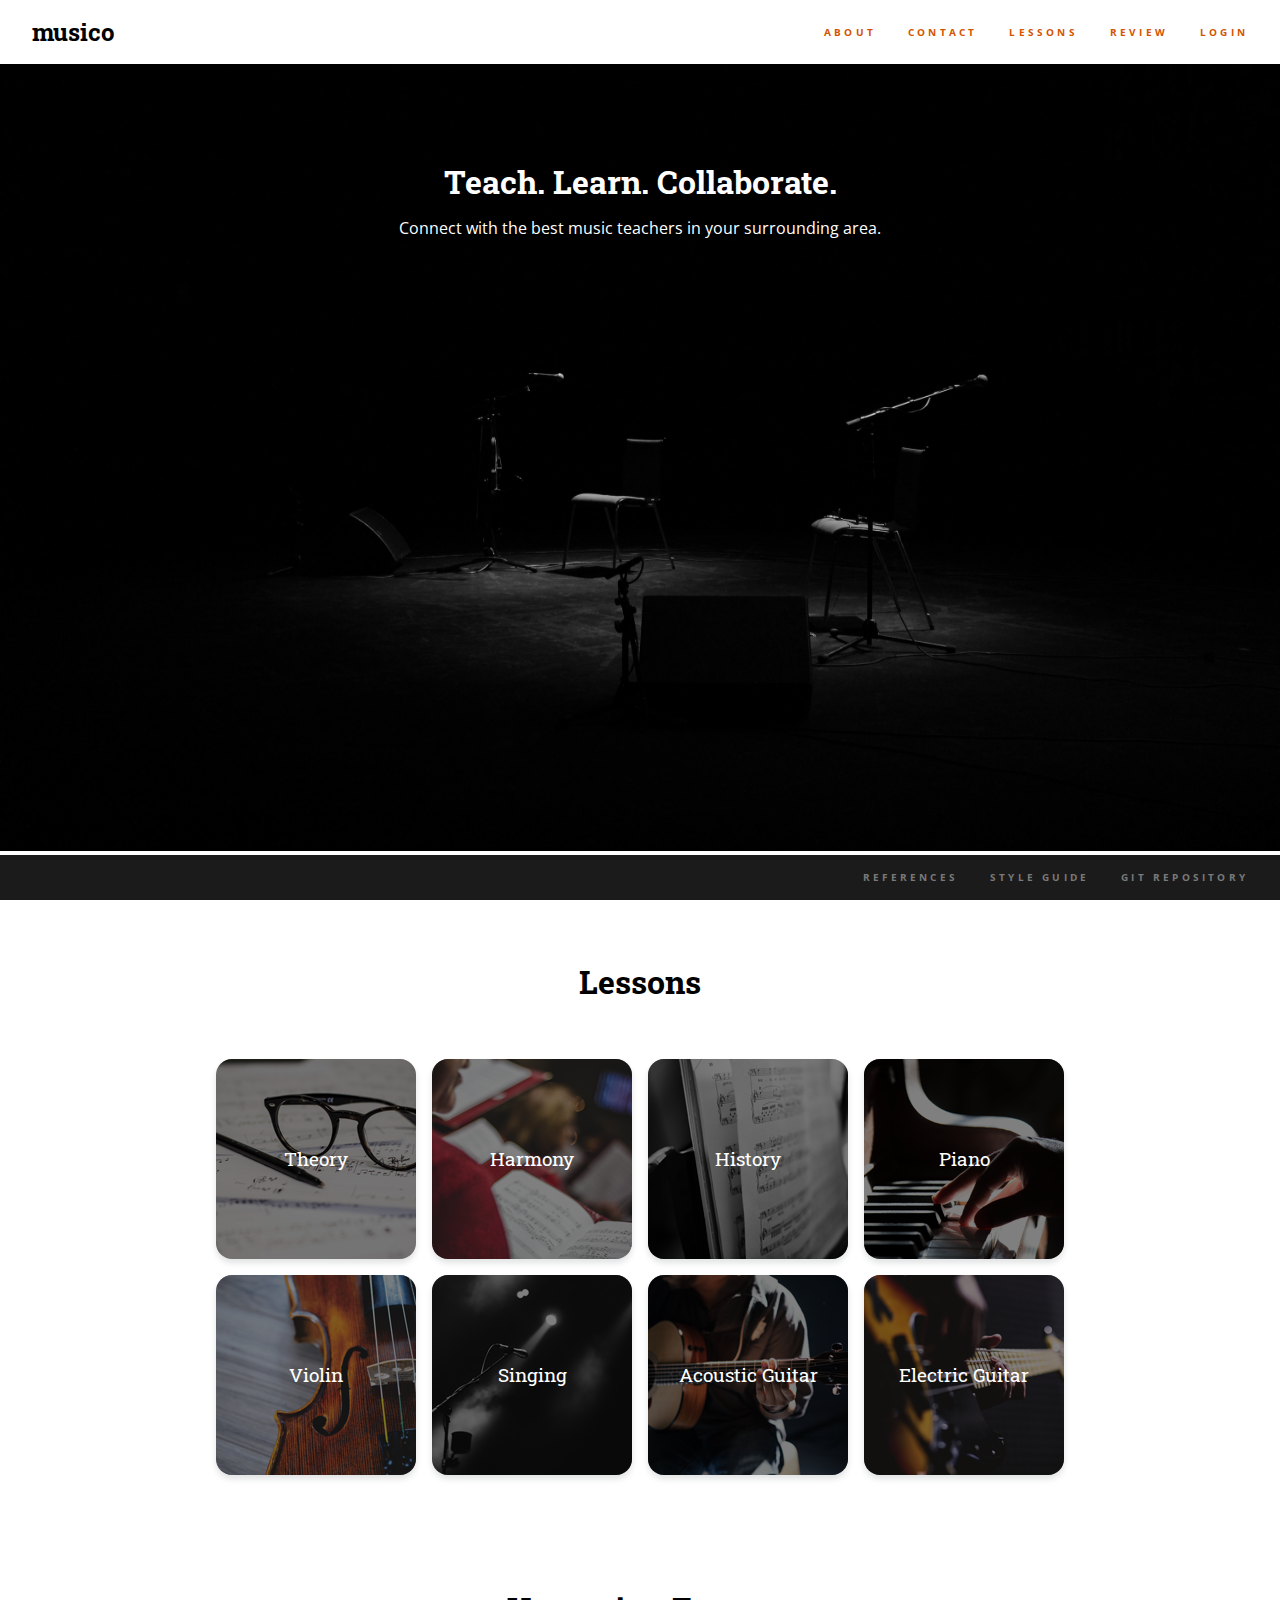
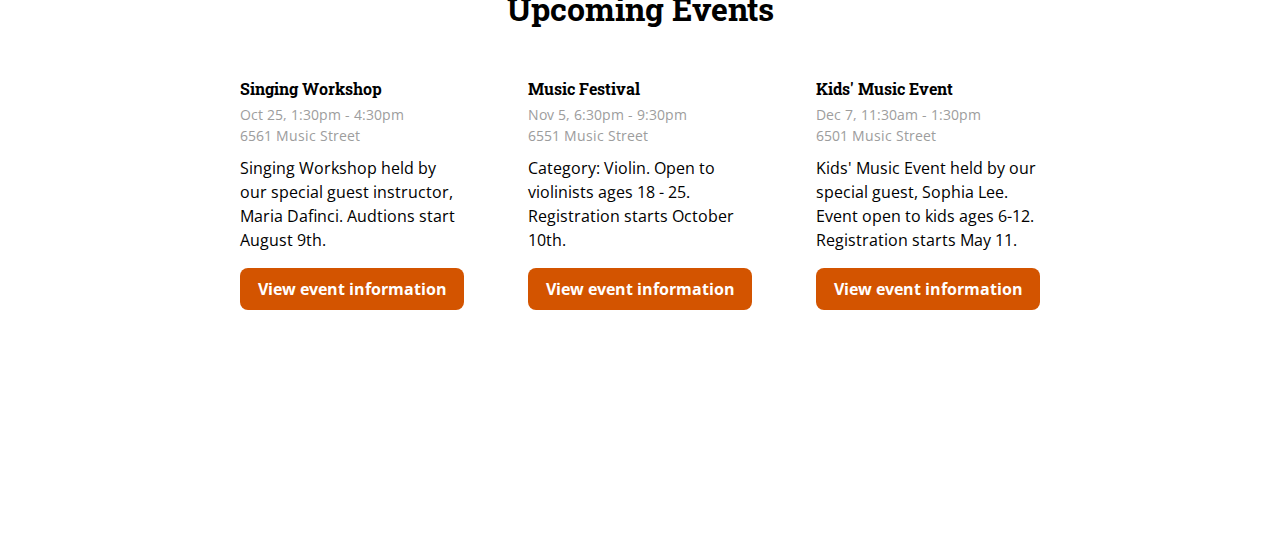
==== commit 8fed007c: "Changed "Details" copy to "View event information"" ====
--- a/index.html
+++ b/index.html
@@ -86,7 +86,7 @@
           <p>6561 Music Street</p>
         </div>
         <p class="event-description">Singing Workshop held by our special guest instructor, Maria Dafinci. Audtions start August 9th.</p>
-        <a href="article-template.html" class="button">Details</a>
+        <a href="article-template.html" class="button">View event information</a>
       </div>
       <div class="event-item">
         <h4>Music Festival</h4>
@@ -95,7 +95,7 @@
           <p>6551 Music Street</p>
         </div>
         <p class="event-description">Category: Violin. Open to violinists ages 18 - 25. Registration starts October 10th. </p>
-        <a href="article-template.html" class="button">Details</a>
+        <a href="article-template.html" class="button">View event information</a>
       </div>
       <div class="event-item">
         <h4>Kids' Music Event</h4>
@@ -104,7 +104,7 @@
           <p>6501 Music Street</p>
         </div>
         <p class="event-description">Kids' Music Event held by our special guest, Sophia Lee. Event open to kids ages 6-12. Registration starts May 11.</p>
-        <a href="article-template.html" class="button">Details</a>
+        <a href="article-template.html" class="button">View event information</a>
       </div>
     </section>
 
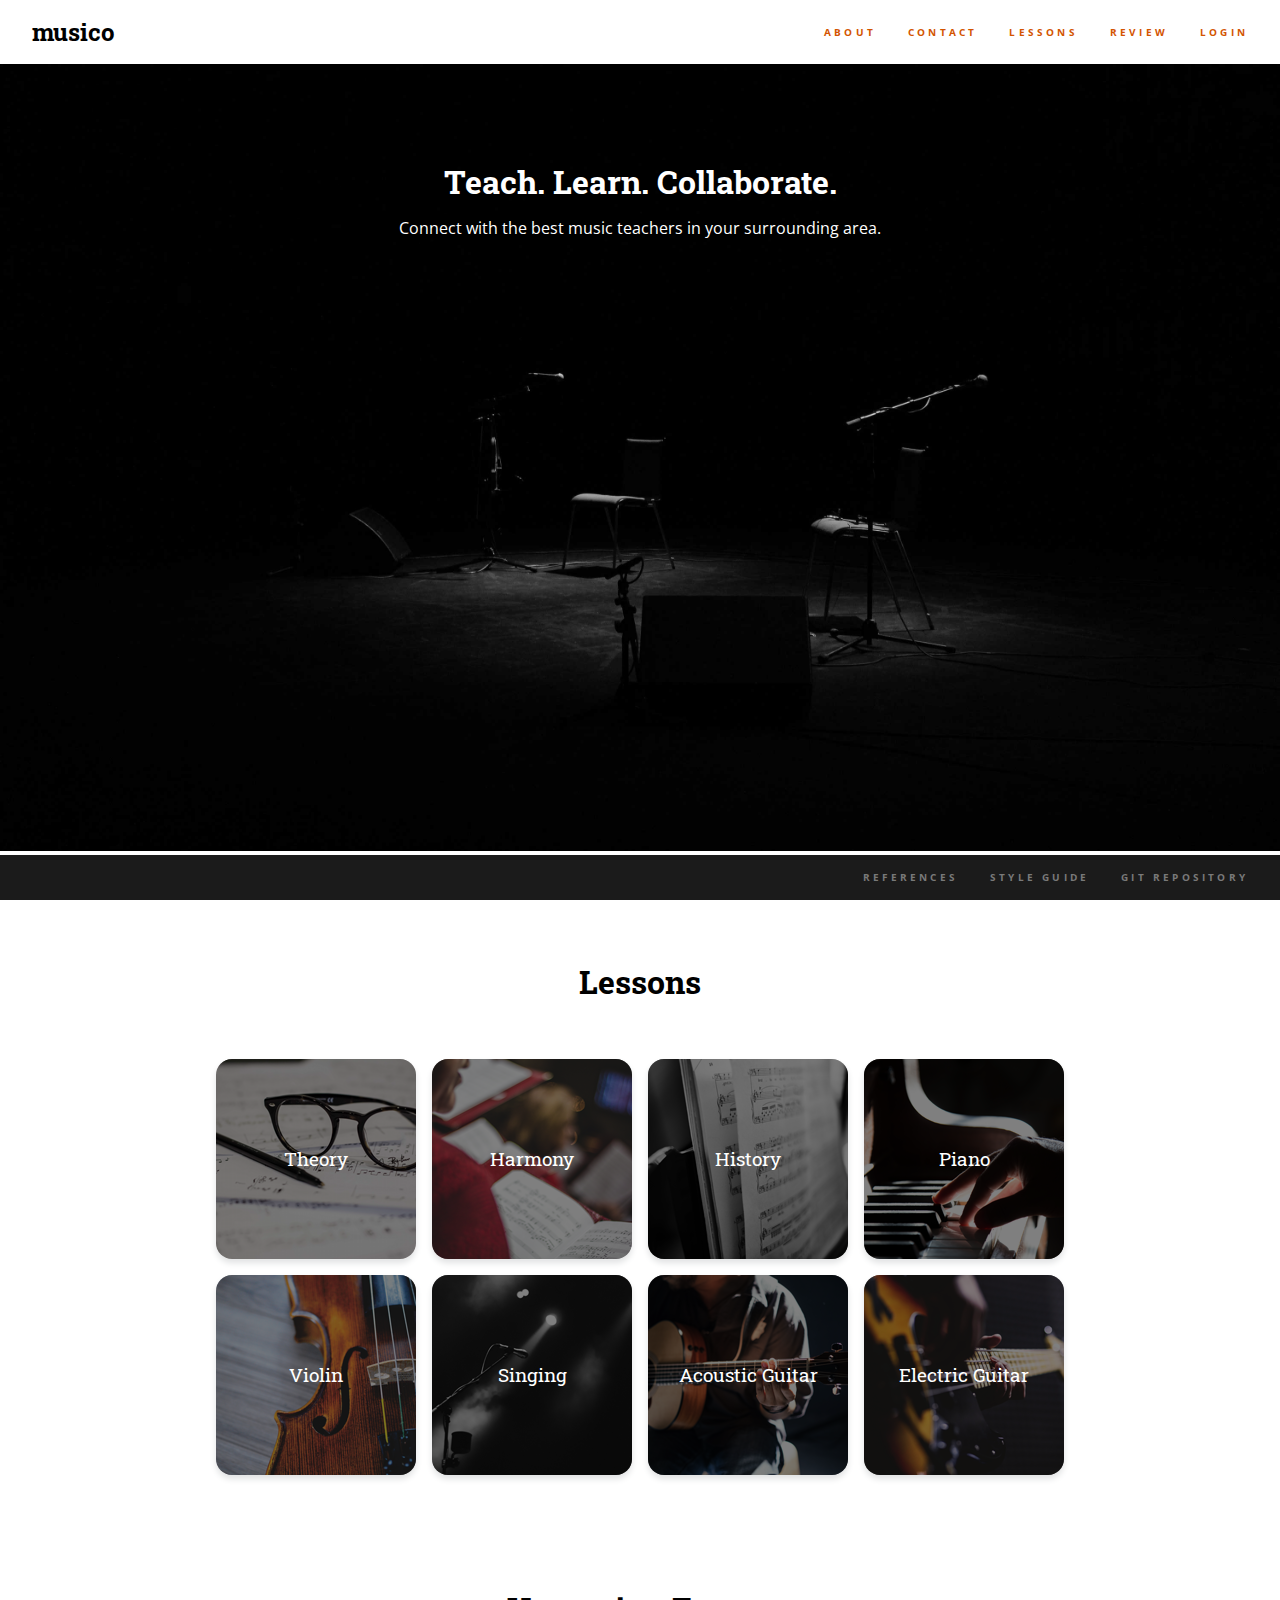
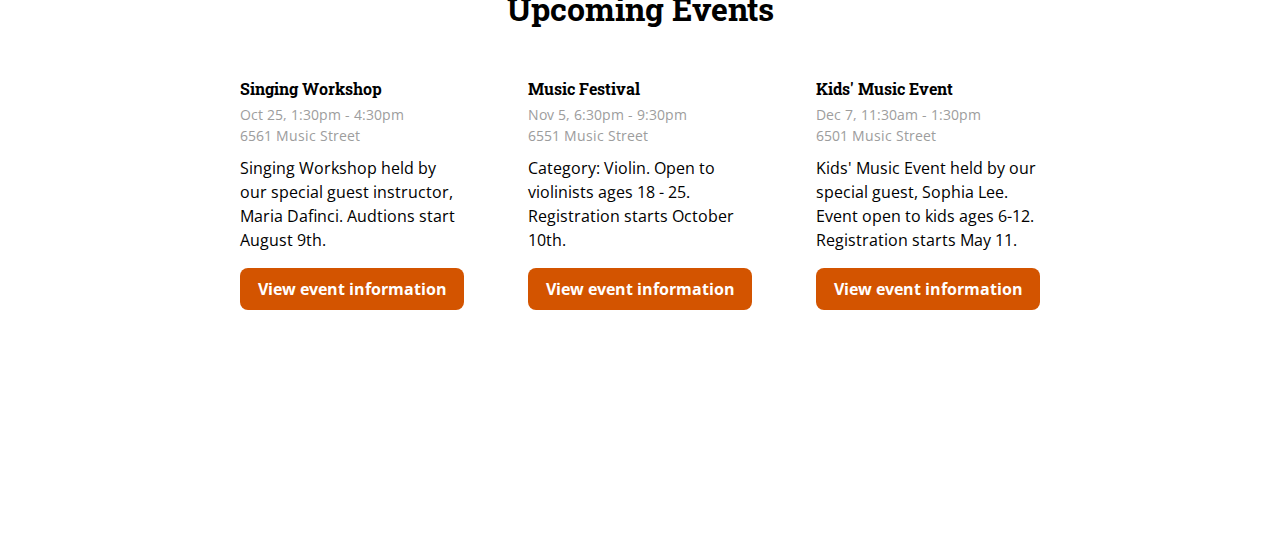
==== commit 68bb34e9: "Renamed all instances of png to jpg" ====
--- a/index.html
+++ b/index.html
@@ -39,7 +39,7 @@
         <h1 class="intro-title-white">Teach. Learn. Collaborate.</h1>
         <p class="intro-paragraph-white"> Connect with the best music teachers in your surrounding area.</p>
       </div>
-      <img class="background" src="images/splash.png" alt="black and white image of microphones with stands and chairs"/>
+      <img class="background" src="images/splash.jpg" alt="black and white image of microphones with stands and chairs"/>
     </section>
 
     <section id=lessons>
